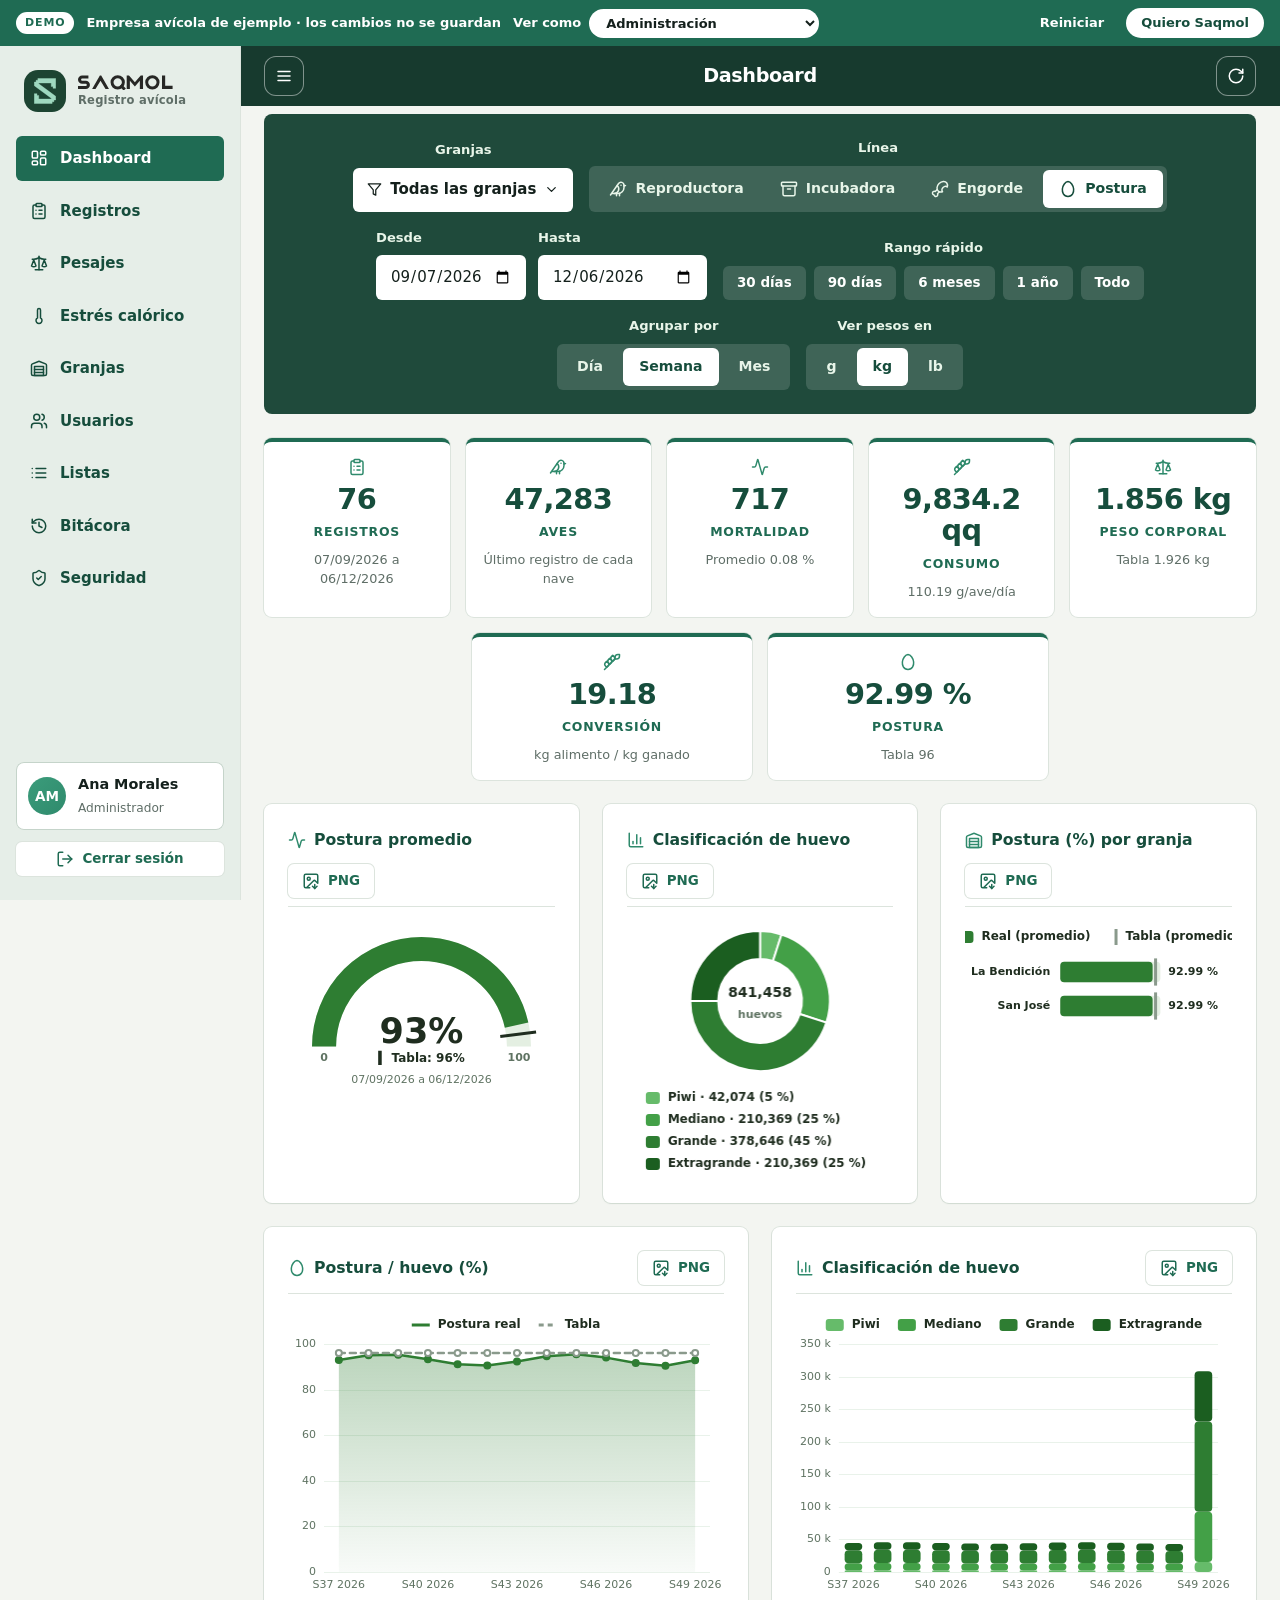
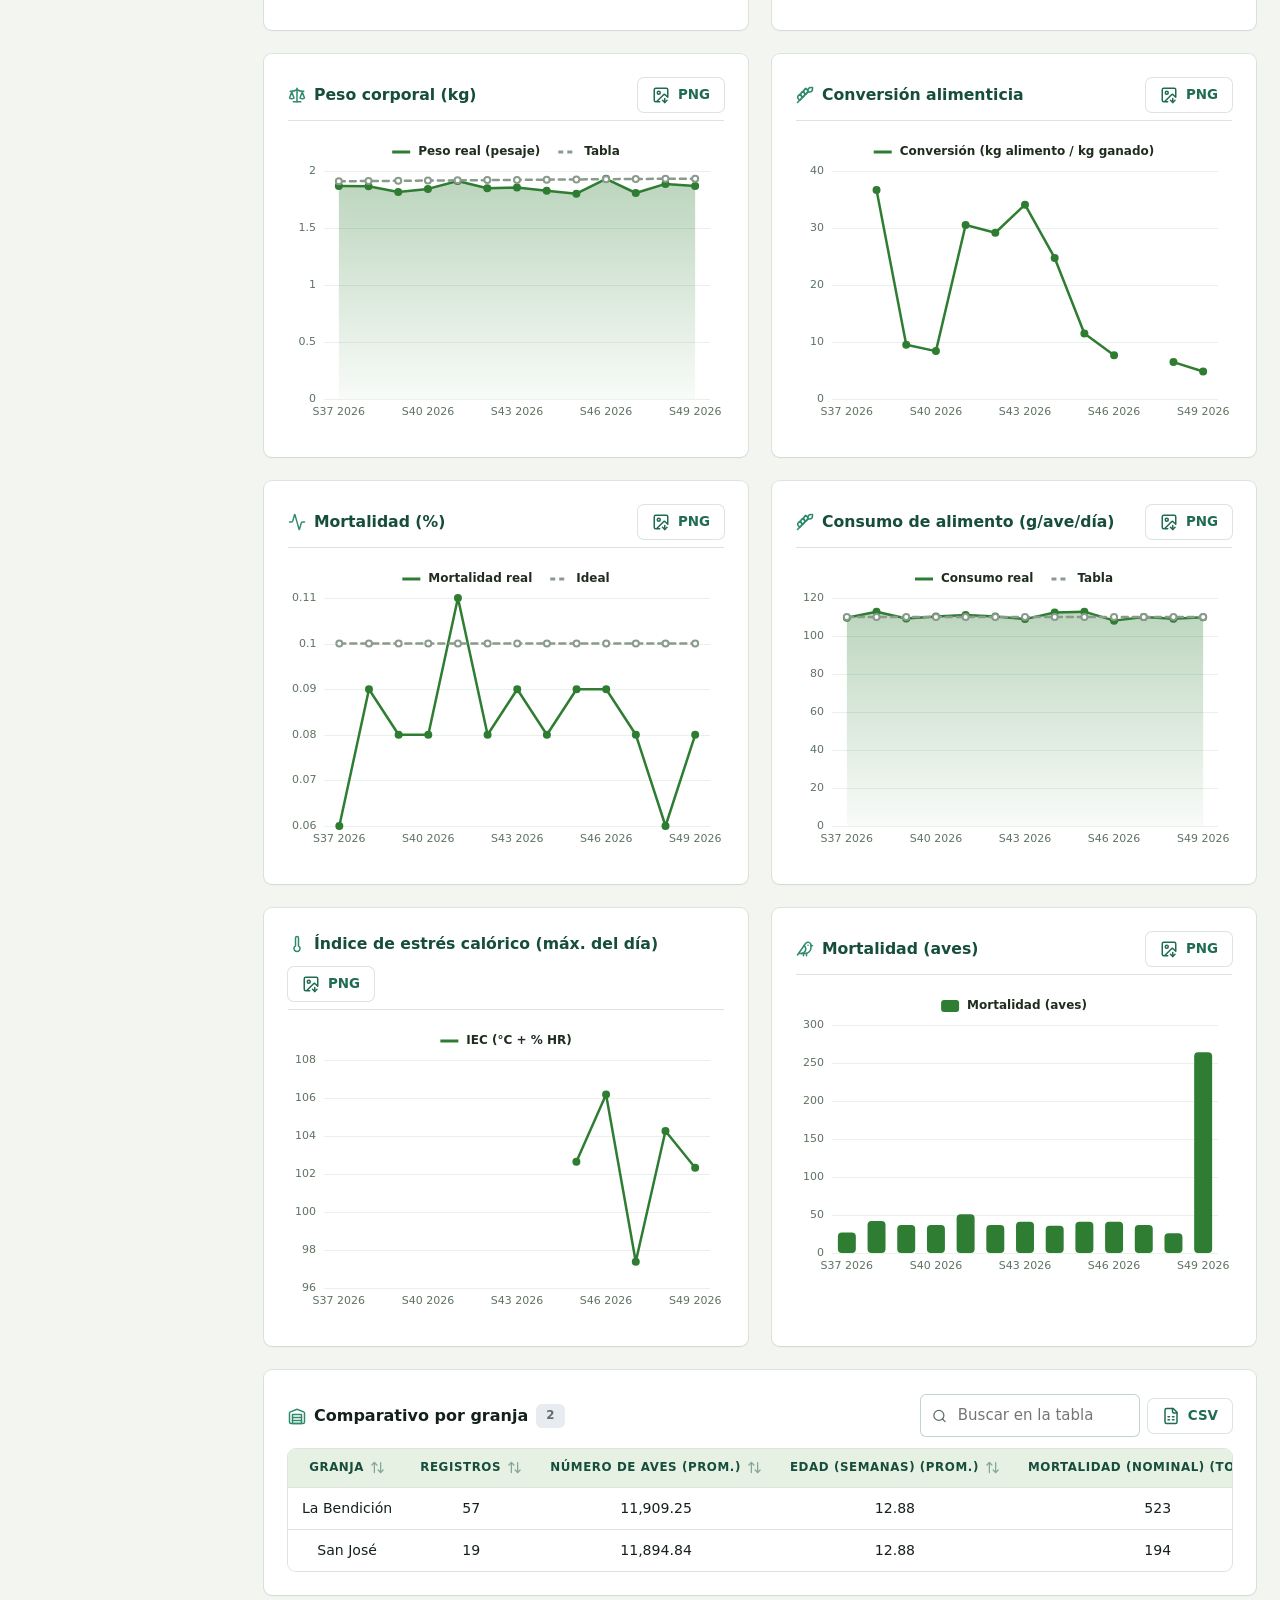
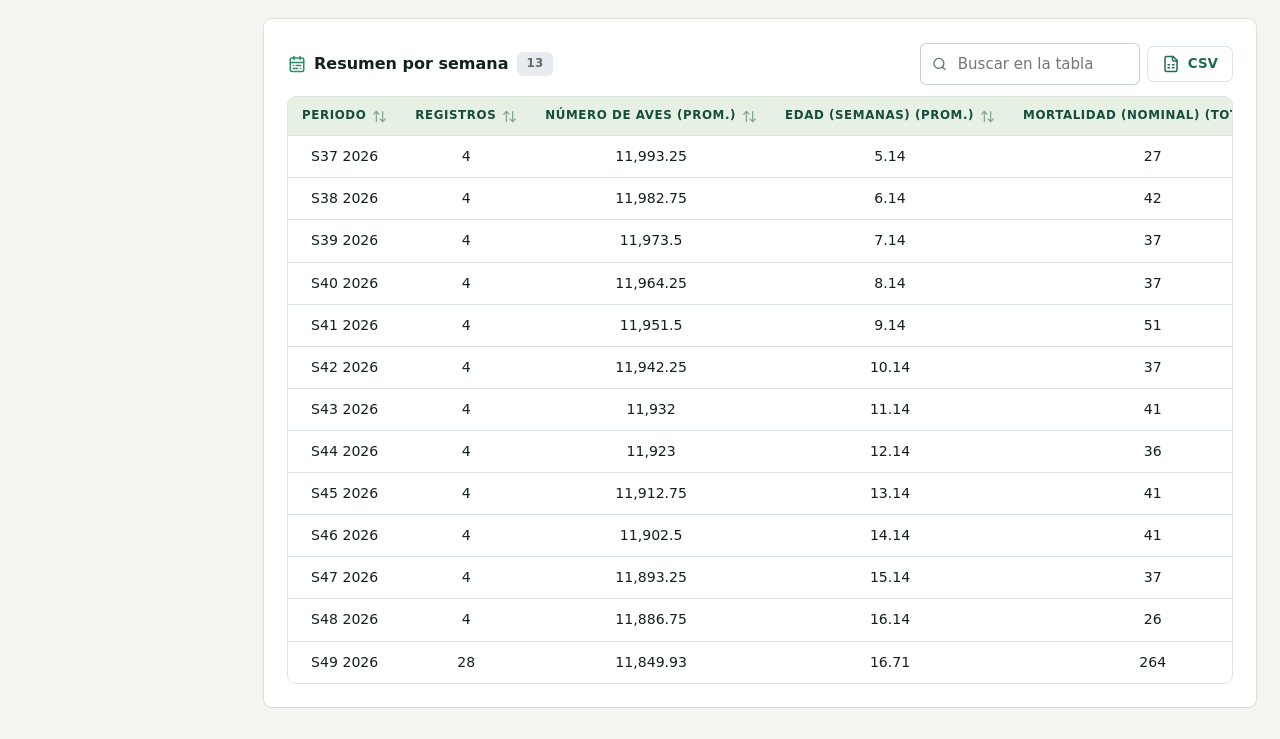
==== demo/index.html @ 4a7b0eaa "Add files via upload" ====
<!DOCTYPE html>
<html lang="es">

<head>
    <meta charset="UTF-8">
    <meta name="viewport" content="width=device-width, initial-scale=1.0, viewport-fit=cover">
    <meta name="description" content="Demo interactiva de Saqmol con una empresa avícola de ejemplo: registros diarios, pesajes, conversión alimenticia y estrés calórico.">
    <meta name="theme-color" content="#173A2E">
    
    <meta http-equiv="Content-Security-Policy" content="default-src 'self'; script-src 'self'; style-src 'self' 'unsafe-inline' https://fonts.googleapis.com; font-src https://fonts.gstatic.com; img-src 'self' data: blob:; connect-src 'self'; worker-src 'self'; frame-src 'none'; object-src 'none'; base-uri 'self'; form-action 'none'">
    <meta name="robots" content="noindex">
    <link rel="icon" href="../img/favicon.svg" type="image/svg+xml">
    <script src="../js/frame-guard.js"></script>
    <meta name="referrer" content="no-referrer">
    <title>Saqmol · Demo interactiva</title>
    <link rel="preconnect" href="https://fonts.googleapis.com">
    <link rel="preconnect" href="https://fonts.gstatic.com" crossorigin>
    <link href="https://fonts.googleapis.com/css2?family=Inter:wght@400;500;600;700;800;900&display=swap" rel="stylesheet">
    <link rel="stylesheet" href="css/styles.css?v=202610222240">
    <link rel="stylesheet" href="css/demo.css?v=202610222240">
    <script src="js/demo.js?v=202610222240" defer></script>
    
    <script type="module" src="js/app.js?v=202610222240"></script>
</head>

<body>
    <div class="demo-bar" id="demoBar">
        <span class="demo-tag">DEMO</span>
        <span class="demo-txt">Empresa avícola de ejemplo · los cambios no se guardan</span>
        <label class="demo-como"><span>Ver como</span>
            <select id="demoComo" aria-label="Ver la demo como">
                <option value="admin">Administración</option>
                <option value="encargado">Encargado de granja</option>
                <option value="representante">Representante de dos granjas</option>
                <option value="nuevo">Primer ingreso</option>
            </select></label>
        <span class="demo-sp"></span>
        <button type="button" class="demo-reset" id="demoReset">Reiniciar</button>
        <a class="demo-cta" id="demoCta" href="https://wa.me/50258253416" target="_blank" rel="noopener">Quiero Saqmol</a>
    </div>
    <noscript>
        <p class="noscript">La plataforma necesita JavaScript habilitado.</p>
    </noscript>

    
    <div id="screen-loading" class="screen screen-center" role="status" aria-live="polite">
        <div class="brand brand-lg">
            <span class="brand-mark" aria-hidden="true"><svg viewBox="-6 -6 464.6 540"><path fill="currentColor" stroke="currentColor" stroke-width="8" stroke-linejoin="round" d="M75.4 0L452.6 0L452.6 207.4L396 207.4L396 169.7L358.3 169.7L358.3 94.3L94.3 94.3L94.3 113.1L452.6 377.1L452.6 452.6L414.9 452.6L414.9 490.3L377.1 490.3L377.1 528L0 528L0 320.6L56.6 320.6L56.6 358.3L94.3 358.3L94.3 433.7L358.3 433.7L358.3 414.9L0 150.9L0 75.4L37.7 75.4L37.7 37.7L75.4 37.7Z"/></svg></span>
            <span class="brand-name"><svg viewBox="0 -6 1076 170" role="img" aria-label="Saqmol"><g fill="currentColor"><path d="M160 153L248 0H263L351 153H312L255.5 58L198 153Z"/><path d="M552 153V0H578L644.5 75L711 0H737V153H701V60L644.5 124L588 60V153Z"/><path d="M952 0H988V117H1072V153H952Z"/></g><g fill="none" stroke="currentColor"><path d="M118 17.5H47A29.5 29.5 0 0 0 47 76.5H88A29.5 29.5 0 0 1 88 135.5H0" stroke-width="35"/><circle cx="450" cy="77.5" r="64.25" stroke-width="33.5"/><path d="M482 110L530 158" stroke-width="35"/><circle cx="843" cy="77.5" r="64.25" stroke-width="33.5"/></g></svg><small>Registro avícola</small></span>
        </div>
        <div class="spinner" aria-hidden="true"></div>
        <p id="loading-text" class="muted">Cargando…</p>
    </div>

    
    <main id="screen-login" class="screen auth-screen" hidden>
        <section class="auth-card" aria-labelledby="login-title">
            <div class="brand brand-lg">
                <span class="brand-mark" aria-hidden="true"><svg viewBox="-6 -6 464.6 540"><path fill="currentColor" stroke="currentColor" stroke-width="8" stroke-linejoin="round" d="M75.4 0L452.6 0L452.6 207.4L396 207.4L396 169.7L358.3 169.7L358.3 94.3L94.3 94.3L94.3 113.1L452.6 377.1L452.6 452.6L414.9 452.6L414.9 490.3L377.1 490.3L377.1 528L0 528L0 320.6L56.6 320.6L56.6 358.3L94.3 358.3L94.3 433.7L358.3 433.7L358.3 414.9L0 150.9L0 75.4L37.7 75.4L37.7 37.7L75.4 37.7Z"/></svg></span>
                <span class="brand-name"><svg viewBox="0 -6 1076 170" role="img" aria-label="Saqmol"><g fill="currentColor"><path d="M160 153L248 0H263L351 153H312L255.5 58L198 153Z"/><path d="M552 153V0H578L644.5 75L711 0H737V153H701V60L644.5 124L588 60V153Z"/><path d="M952 0H988V117H1072V153H952Z"/></g><g fill="none" stroke="currentColor"><path d="M118 17.5H47A29.5 29.5 0 0 0 47 76.5H88A29.5 29.5 0 0 1 88 135.5H0" stroke-width="35"/><circle cx="450" cy="77.5" r="64.25" stroke-width="33.5"/><path d="M482 110L530 158" stroke-width="35"/><circle cx="843" cy="77.5" r="64.25" stroke-width="33.5"/></g></svg><small>Registro avícola</small></span>
            </div>
            <h1 id="login-title">Inicia sesión</h1>
            <p class="muted">Usa el correo y la contraseña que te entregó la administración.</p>
            <p class="demo-pista">En la demo, entre con <b>admin@demo.gt</b>, <b>encargado@demo.gt</b>, <b>representante@demo.gt</b> o <b>nuevo@demo.gt</b> y cualquier contraseña.</p>

            <form id="login-form" data-submit="login" class="stack" novalidate>
                <label class="field">
                    <span>Correo electrónico</span>
                    <input type="email" name="email" autocomplete="username" inputmode="email" required>
                </label>
                <label class="field">
                    <span>Contraseña</span>
                    <span class="password-field">
                        <input type="password" name="password" autocomplete="current-password" required minlength="6">
                        <button type="button" class="password-toggle" data-action="toggle-password" aria-label="Mostrar contraseña" aria-pressed="false" title="Mostrar contraseña"><span data-icon="eye"></span></button>
                    </span>
                </label>
                <p class="form-error" role="alert" hidden></p>
                <button type="submit" class="btn btn-primary btn-block">Entrar</button>
                <button type="button" class="btn btn-link" data-action="forgot-password">¿Olvidaste tu contraseña?</button>
            </form>
        </section>
        <p class="auth-foot muted">El acceso lo otorga únicamente la administración.</p>
    </main>

    
    <main id="screen-denied" class="screen auth-screen" hidden>
        <section class="auth-card">
            <div class="brand brand-lg">
                <span class="brand-mark" aria-hidden="true"><svg viewBox="-6 -6 464.6 540"><path fill="currentColor" stroke="currentColor" stroke-width="8" stroke-linejoin="round" d="M75.4 0L452.6 0L452.6 207.4L396 207.4L396 169.7L358.3 169.7L358.3 94.3L94.3 94.3L94.3 113.1L452.6 377.1L452.6 452.6L414.9 452.6L414.9 490.3L377.1 490.3L377.1 528L0 528L0 320.6L56.6 320.6L56.6 358.3L94.3 358.3L94.3 433.7L358.3 433.7L358.3 414.9L0 150.9L0 75.4L37.7 75.4L37.7 37.7L75.4 37.7Z"/></svg></span>
            </div>
            <h1 id="denied-title">Sin acceso</h1>
            <p id="denied-text" class="muted"></p>
            <div id="denied-actions" class="stack"></div>
            <button type="button" class="btn btn-ghost btn-block" data-action="logout">Cerrar sesión</button>
        </section>
    </main>

    
    <main id="screen-password" class="screen auth-screen" hidden>
        <section class="auth-card" aria-labelledby="password-title">
            <div class="brand brand-lg">
                <span class="brand-mark" aria-hidden="true"><svg viewBox="-6 -6 464.6 540"><path fill="currentColor" stroke="currentColor" stroke-width="8" stroke-linejoin="round" d="M75.4 0L452.6 0L452.6 207.4L396 207.4L396 169.7L358.3 169.7L358.3 94.3L94.3 94.3L94.3 113.1L452.6 377.1L452.6 452.6L414.9 452.6L414.9 490.3L377.1 490.3L377.1 528L0 528L0 320.6L56.6 320.6L56.6 358.3L94.3 358.3L94.3 433.7L358.3 433.7L358.3 414.9L0 150.9L0 75.4L37.7 75.4L37.7 37.7L75.4 37.7Z"/></svg></span>
            </div>
            <h1 id="password-title">Crea tu contraseña</h1>
            <p class="muted">Por seguridad, reemplaza la contraseña temporal de <strong id="password-email"></strong> antes de continuar.</p>

            <form id="password-form" data-submit="change-password" class="stack" novalidate>
                <label class="field">
                    <span>Nueva contraseña</span>
                    <span class="password-field">
                        <input type="password" name="p1" autocomplete="new-password" required minlength="10">
                        <button type="button" class="password-toggle" data-action="toggle-password" aria-label="Mostrar contraseña" aria-pressed="false" title="Mostrar contraseña"><span data-icon="eye"></span></button>
                    </span>
                    <small class="field-hint">Mínimo 10 caracteres, con mayúsculas, minúsculas y números.</small>
                </label>
                <label class="field">
                    <span>Repite la contraseña</span>
                    <span class="password-field">
                        <input type="password" name="p2" autocomplete="new-password" required minlength="10">
                        <button type="button" class="password-toggle" data-action="toggle-password" aria-label="Mostrar contraseña" aria-pressed="false" title="Mostrar contraseña"><span data-icon="eye"></span></button>
                    </span>
                </label>
                <p class="form-error" role="alert" hidden></p>
                <button type="submit" class="btn btn-primary btn-block">Guardar y entrar</button>
            </form>
            <button type="button" class="btn btn-ghost btn-block" data-action="logout">Cerrar sesión</button>
        </section>
    </main>

    
    <div id="screen-app" class="app-shell" hidden>
        <aside id="sidebar" class="sidebar" aria-label="Menú principal">
            <div class="brand">
                <span class="brand-mark" aria-hidden="true"><svg viewBox="-6 -6 464.6 540"><path fill="currentColor" stroke="currentColor" stroke-width="8" stroke-linejoin="round" d="M75.4 0L452.6 0L452.6 207.4L396 207.4L396 169.7L358.3 169.7L358.3 94.3L94.3 94.3L94.3 113.1L452.6 377.1L452.6 452.6L414.9 452.6L414.9 490.3L377.1 490.3L377.1 528L0 528L0 320.6L56.6 320.6L56.6 358.3L94.3 358.3L94.3 433.7L358.3 433.7L358.3 414.9L0 150.9L0 75.4L37.7 75.4L37.7 37.7L75.4 37.7Z"/></svg></span>
                <span class="brand-name"><svg viewBox="0 -6 1076 170" role="img" aria-label="Saqmol"><g fill="currentColor"><path d="M160 153L248 0H263L351 153H312L255.5 58L198 153Z"/><path d="M552 153V0H578L644.5 75L711 0H737V153H701V60L644.5 124L588 60V153Z"/><path d="M952 0H988V117H1072V153H952Z"/></g><g fill="none" stroke="currentColor"><path d="M118 17.5H47A29.5 29.5 0 0 0 47 76.5H88A29.5 29.5 0 0 1 88 135.5H0" stroke-width="35"/><circle cx="450" cy="77.5" r="64.25" stroke-width="33.5"/><path d="M482 110L530 158" stroke-width="35"/><circle cx="843" cy="77.5" r="64.25" stroke-width="33.5"/></g></svg><small>Registro avícola</small></span>
            </div>
            <nav id="nav" class="nav"></nav>
            <div class="sidebar-foot">
                <div id="user-chip" class="user-chip"></div>
                <button type="button" class="btn btn-sm btn-block" data-action="logout"><span data-icon="log-out"></span>Cerrar sesión</button>
            </div>
        </aside>
        <div class="sidebar-backdrop" data-action="toggle-sidebar" aria-hidden="true"></div>

        <div class="main">
            <header class="topbar">
                <button type="button" id="menu-btn" class="icon-btn" data-action="toggle-sidebar" aria-controls="sidebar" aria-expanded="false" aria-label="Mostrar u ocultar el menú" title="Menú"><span data-icon="menu"></span></button>
                <h1 id="page-title" class="page-title"></h1>
                <button type="button" class="icon-btn" data-action="sync" aria-label="Actualizar datos" title="Actualizar datos"><span data-icon="rotate-cw"></span></button>
            </header>
            <div id="busy-bar" class="busy-bar" aria-hidden="true"></div>
            <section id="view" class="view" tabindex="-1"></section>
        </div>
    </div>

    
    <dialog id="modal" class="modal" aria-modal="true"></dialog>

    
    <div id="toasts" class="toasts" aria-live="polite" aria-atomic="false"></div>
</body>

</html>
---- demo/css/styles.css ----
:root {
    --primary: #2E7D32;
    --primary-2: #1B5E20;
    --secondary: #43A047;
    --tertiary: #A5D6A7;
    --tertiary-ink: #1B5E20;
    --band: #2E5E2E;           
    --band-2: #3B7340;
    --nav-bg: #E6F1E4;         
    --bg: #F1F6F0;
    --surface: #FFFFFF;
    --surface-2: #F7FBF6;
    --text: #1F2D1F;
    --muted: #5F7362;
    --line: #D3E4D0;

    --ok: #1B5E20;
    --ok-bg: rgba(102, 187, 106, 0.22);
    --warn: #8A5300;
    --warn-bg: rgba(242, 174, 60, 0.24);
    --danger: #B42339;
    --danger-bg: rgba(229, 72, 98, 0.12);
    --info-bg: rgba(67, 160, 71, 0.12);

    
    --raised: 0 1px 2px rgba(20, 50, 20, 0.06), 0 0 0 1px var(--line);
    --raised-sm: 0 0 0 1px var(--line);
    --inset: inset 0 0 0 1px var(--line);
    --inset-sm: inset 0 0 0 1px #C3D8BF;
    --grad-primary: linear-gradient(135deg, #388E3C 0%, #2E7D32 100%);
    --grad-secondary: linear-gradient(135deg, #66BB6A 0%, #43A047 100%);
    --grad-tertiary: linear-gradient(135deg, #C8E6C9 0%, #A5D6A7 100%);

    --r-lg: 8px;
    --r-md: 8px;
    --r-sm: 6px;
    --pill: 6px;

    --s1: 4px;
    --s2: 8px;
    --s3: 12px;
    --s4: 16px;
    --s5: 24px;
    --s6: 32px;

    --sidebar-w: 240px;
    --topbar-h: 60px;
    --ease: cubic-bezier(.2, .7, .2, 1);
    color-scheme: light;
}

*, *::before, *::after { box-sizing: border-box; }
html { -webkit-text-size-adjust: 100%; }
body {
    margin: 0;
    min-height: 100vh;
    min-height: 100dvh;
    background: var(--bg);
    color: var(--text);
    font: 400 15px/1.5 Inter, system-ui, -apple-system, "Segoe UI", sans-serif;
    -webkit-font-smoothing: antialiased;
}
h1, h2, h3, h4, p, ul, ol, dl, dd, figure { margin: 0; }
h1 { font-size: 1.6rem; font-weight: 900; letter-spacing: -0.02em; }
h2 { font-size: 1.15rem; font-weight: 800; letter-spacing: -0.01em; }
h3 { font-size: 1rem; font-weight: 800; }
[hidden] { display: none !important; }
a { color: var(--primary); }
button, input, select, textarea { font: inherit; color: inherit; }
.muted { color: var(--muted); }
.center { text-align: center; }
.noscript { padding: var(--s5); text-align: center; }
.sr-only { position: absolute; width: 1px; height: 1px; overflow: hidden; clip: rect(0 0 0 0); white-space: nowrap; }


.icon { width: 18px; height: 18px; flex: none; vertical-align: middle; }
.icon-sm { width: 15px; height: 15px; }
.icon-lg { width: 26px; height: 26px; }
.spin { animation: spin 0.9s linear infinite; }
@keyframes spin { to { transform: rotate(360deg); } }


.brand { display: flex; align-items: center; justify-content: center; gap: var(--s3); }
.brand-mark {
    width: 42px; height: 42px; border-radius: 14px; display: grid; place-items: center;
    background: var(--grad-primary); color: #fff; box-shadow: var(--raised-sm);
}
.brand-mark svg { width: 24px; height: 24px; }
.brand-name { font-weight: 900; font-size: 1.2rem; letter-spacing: -0.02em; line-height: 1.1; }
.brand-name small { display: block; font-size: 0.72rem; font-weight: 600; color: var(--muted); letter-spacing: 0.02em; }
.brand-lg .brand-mark { width: 56px; height: 56px; border-radius: 18px; }
.brand-lg .brand-mark svg { width: 30px; height: 30px; }
.brand-lg .brand-name { font-size: 1.5rem; }


.screen { min-height: 100vh; min-height: 100dvh; }
.screen-center, .auth-screen {
    display: flex; flex-direction: column; align-items: center; justify-content: center;
    gap: var(--s5); padding: var(--s5) var(--s4); text-align: center;
}
.auth-card {
    width: min(420px, 100%); padding: var(--s6) var(--s5); border-radius: var(--r-lg);
    background: var(--surface); box-shadow: var(--raised);
    display: flex; flex-direction: column; gap: var(--s4); text-align: center;
}
.auth-card form { text-align: left; }
.auth-foot { font-size: 0.85rem; max-width: 420px; }
.spinner {
    width: 44px; height: 44px; border-radius: 50%; box-shadow: var(--inset);
    border: 4px solid transparent; border-top-color: var(--secondary); animation: spin 0.9s linear infinite;
}
.boot-error { color: var(--danger); font-weight: 600; max-width: 440px; }


.stack { display: flex; flex-direction: column; gap: var(--s4); }
.row { display: flex; align-items: center; gap: var(--s3); flex-wrap: wrap; }
.row-center { justify-content: center; }
.row-between { justify-content: space-between; }
.field { display: flex; flex-direction: column; gap: var(--s2); min-width: 0; }
.field > span:first-child, .field-label { font-size: 0.82rem; font-weight: 700; color: var(--muted); }
.field .req { color: var(--danger); }
.field-hint { font-size: 0.78rem; color: var(--muted); }
.input, .field input, .field select, .field textarea, .select {
    width: 100%; min-height: 44px; padding: 10px 14px; border: 0; border-radius: var(--r-sm);
    background: var(--surface); box-shadow: var(--inset-sm); outline: none;
    transition: box-shadow .2s var(--ease);
}
.field textarea { min-height: 88px; resize: vertical; }
.field input:focus, .field select:focus, .field textarea:focus, .input:focus, .select:focus {
    box-shadow: var(--inset-sm), 0 0 0 2px var(--secondary);
}
.field input[readonly] { color: var(--muted); }
.field input:user-invalid, .field select:user-invalid, .field textarea:user-invalid { box-shadow: var(--inset-sm), 0 0 0 2px rgba(180, 35, 57, .45); }
.form-error {
    padding: 10px 14px; border-radius: var(--r-sm); background: var(--danger-bg);
    color: var(--danger); font-weight: 600; font-size: 0.9rem; text-align: center;
}
.password-field { position: relative; display: block; }
.password-field input { padding-right: 48px; }
.password-toggle {
    position: absolute; right: 6px; top: 50%; transform: translateY(-50%);
    width: 36px; height: 36px; border: 0; border-radius: 10px; background: transparent;
    color: var(--muted); cursor: pointer; display: grid; place-items: center;
}
.password-toggle:hover { color: var(--primary); }
fieldset.field { border: 0; padding: 0; margin: 0; min-width: 0; }
.check { display: inline-flex; align-items: center; gap: var(--s2); font-weight: 600; font-size: 0.9rem; cursor: pointer; }
.check input { width: 18px; height: 18px; accent-color: var(--primary); }
.form-grid { display: grid; grid-template-columns: repeat(auto-fill, minmax(min(220px, 100%), 1fr)); gap: var(--s4); align-items: end; }
.form-section { display: flex; flex-direction: column; gap: var(--s3); }
.form-section > h3 { display: flex; align-items: center; gap: var(--s2); color: var(--primary); font-size: 0.95rem; }
.span-all { grid-column: 1 / -1; }


.btn {
    display: inline-flex; align-items: center; justify-content: center; gap: var(--s2);
    min-height: 42px; padding: 0 18px; border: 0; border-radius: var(--pill);
    background: var(--surface); color: var(--primary); font-weight: 700; font-size: 0.92rem;
    box-shadow: var(--raised-sm); cursor: pointer; white-space: nowrap; text-decoration: none;
    transition: box-shadow .18s var(--ease), transform .18s var(--ease), color .18s;
}
.btn:hover { color: var(--primary-2); transform: translateY(-1px); }
.btn:active { box-shadow: var(--inset-sm); transform: none; }
.btn:focus-visible, .icon-btn:focus-visible, .seg:focus-visible, .th-sort:focus-visible, .nav a:focus-visible {
    outline: 2px solid var(--secondary); outline-offset: 2px;
}
.btn:disabled { opacity: .5; cursor: not-allowed; transform: none; }
.btn-primary { background: var(--grad-primary); color: #fff; }
.btn-primary:hover { color: #fff; }
.btn-accent { background: var(--grad-secondary); color: #fff; }
.btn-accent:hover { color: #fff; }
.btn-danger { color: var(--danger); }
.btn-danger.btn-solid { background: linear-gradient(135deg, #D0435B 0%, #A51D33 100%); color: #fff; }
.btn-ghost { box-shadow: none; background: transparent; }
.btn-ghost:hover { box-shadow: var(--raised-sm); }
.btn-sm { min-height: 34px; padding: 0 14px; font-size: 0.84rem; }
.btn-block { width: 100%; }
.btn-link { background: none; box-shadow: none; min-height: auto; padding: 4px; color: var(--secondary); }
.btn.is-loading { pointer-events: none; opacity: .75; }
.btn.is-loading::after {
    content: ''; width: 14px; height: 14px; border-radius: 50%;
    border: 2px solid currentColor; border-right-color: transparent; animation: spin .8s linear infinite;
}
.icon-btn {
    width: 40px; height: 40px; border: 0; border-radius: 12px; background: var(--surface);
    color: var(--primary); box-shadow: var(--raised-sm); display: inline-grid; place-items: center;
    cursor: pointer; flex: none; transition: box-shadow .18s var(--ease);
}
.icon-btn:active, .icon-btn[aria-pressed="true"] { box-shadow: var(--inset-sm); }
.icon-btn-sm { width: 34px; height: 34px; border-radius: 10px; }
.icon-btn.danger { color: var(--danger); }
.icon-btn:disabled { opacity: .45; cursor: not-allowed; }


.app-shell { min-height: 100vh; min-height: 100dvh; }
.sidebar {
    position: fixed; inset: 0 auto 0 0; z-index: 40; width: var(--sidebar-w);
    display: flex; flex-direction: column; gap: var(--s5); padding: var(--s5) var(--s4);
    background: var(--surface); box-shadow: 8px 0 22px rgba(140, 172, 205, 0.35);
    transition: transform .28s var(--ease), visibility .28s;
    overflow-y: auto;
}
.sidebar .brand { justify-content: flex-start; padding: 0 var(--s2); }
.nav { display: flex; flex-direction: column; gap: var(--s2); flex: 1; }
.nav a {
    display: flex; align-items: center; gap: var(--s3); padding: 11px 14px; border-radius: var(--r-sm);
    color: var(--muted); font-weight: 700; text-decoration: none; transition: box-shadow .18s, color .18s;
}
.nav a:hover { color: var(--primary); box-shadow: var(--raised-sm); }
.nav a.is-active { color: var(--primary); box-shadow: var(--inset-sm); }
.nav a.is-active .icon { color: var(--secondary); }
.sidebar-foot { display: flex; flex-direction: column; gap: var(--s3); }
.user-chip { display: flex; align-items: center; gap: var(--s3); padding: var(--s3); border-radius: var(--r-md); box-shadow: var(--inset-sm); min-width: 0; }
.user-chip .avatar { flex: none; }
.user-chip-text { min-width: 0; }
.user-chip-text strong { display: block; font-size: 0.9rem; overflow: hidden; text-overflow: ellipsis; white-space: nowrap; }
.user-chip-text span { font-size: 0.76rem; color: var(--muted); }
.avatar {
    width: 38px; height: 38px; border-radius: 50%; display: grid; place-items: center;
    background: var(--grad-secondary); color: #fff; font-weight: 800; font-size: 0.85rem;
}
.sidebar-backdrop {
    position: fixed; inset: 0; z-index: 35; background: rgba(15, 39, 71, 0.35);
    opacity: 0; visibility: hidden; transition: opacity .25s, visibility .25s;
}

.main { margin-left: var(--sidebar-w); min-width: 0; transition: margin-left .28s var(--ease); }
.topbar {
    position: sticky; top: 0; z-index: 30; height: var(--topbar-h);
    display: grid; grid-template-columns: auto 1fr auto; align-items: center; gap: var(--s3);
    padding: 0 var(--s5); background: rgba(232, 246, 255, 0.92); backdrop-filter: blur(10px);
}
.page-title { font-size: 1.2rem; font-weight: 900; text-align: center; overflow: hidden; text-overflow: ellipsis; white-space: nowrap; }
.busy-bar { position: fixed; top: 0; left: 0; right: 0; z-index: 60; height: 3px; overflow: hidden; pointer-events: none; }
.busy-bar.is-active::after {
    content: ''; position: absolute; inset: 0; width: 40%;
    background: linear-gradient(90deg, transparent, var(--secondary), var(--tertiary), transparent);
    animation: busy 1.1s ease-in-out infinite;
}
@keyframes busy { from { transform: translateX(-100%); } to { transform: translateX(250%); } }
.view { display: flex; flex-direction: column; gap: var(--s5); padding: var(--s2) var(--s5) var(--s6); max-width: 1500px; margin: 0 auto; outline: none; }


.app-shell.sidebar-collapsed .sidebar { transform: translateX(-105%); visibility: hidden; }
.app-shell.sidebar-collapsed .main { margin-left: 0; }


.card {
    background: var(--surface); border-radius: var(--r-lg); box-shadow: var(--raised);
    padding: var(--s5); display: flex; flex-direction: column; gap: var(--s4); min-width: 0;
}
.card-head { display: flex; align-items: center; justify-content: space-between; gap: var(--s3); flex-wrap: wrap; }
.card-head h2, .card-head h3 { display: flex; align-items: center; gap: var(--s2); }
.card-head h2 .icon, .card-head h3 .icon { color: var(--secondary); }
.card-title-center { justify-content: center; text-align: center; }
.card.is-disabled { opacity: .55; filter: grayscale(.85); box-shadow: var(--inset); }
.section-head { display: flex; flex-direction: column; align-items: center; gap: var(--s2); text-align: center; }
.section-head p { max-width: 640px; }
.grid-2 { display: grid; grid-template-columns: repeat(auto-fit, minmax(min(460px, 100%), 1fr)); gap: var(--s5); }
.grid-3 { display: flex; flex-wrap: wrap; justify-content: center; gap: var(--s5); }
.grid-3 > * { flex: 1 1 300px; max-width: 560px; }
.issue-list { list-style: none; padding: 0; margin: 0; display: flex; flex-direction: column; gap: var(--s2); text-align: center; color: var(--muted); font-size: 0.9rem; }


.filters { display: flex; flex-wrap: wrap; align-items: flex-end; justify-content: center; gap: var(--s4); min-width: 0; }
.card > * { min-width: 0; }
.filters .field { min-width: 150px; }
.filter-group { display: flex; flex-direction: column; align-items: center; gap: var(--s2); }
.filter-group > .field-label { text-align: center; }
.date-range { display: flex; gap: var(--s3); align-items: flex-end; }
.presets { display: flex; flex-wrap: wrap; justify-content: center; gap: var(--s2); }


.segmented { display: inline-flex; gap: var(--s1); padding: var(--s1); border-radius: var(--pill); box-shadow: var(--inset-sm); flex-wrap: wrap; justify-content: center; }
.seg {
    display: inline-flex; align-items: center; gap: var(--s2); min-height: 38px; padding: 0 16px;
    border: 0; border-radius: var(--pill); background: transparent; color: var(--muted);
    font-weight: 700; font-size: 0.88rem; cursor: pointer; transition: all .18s var(--ease);
}
.seg:hover:not(:disabled) { color: var(--primary); }
.seg.is-active { background: var(--surface); color: var(--primary); box-shadow: var(--raised-sm); }
.seg:disabled { opacity: .45; cursor: not-allowed; filter: grayscale(1); }


.dropdown { position: relative; }
.dropdown > summary {
    list-style: none; display: inline-flex; align-items: center; justify-content: space-between; gap: var(--s2);
    min-height: 44px; min-width: 210px; padding: 0 14px; border-radius: var(--r-sm);
    box-shadow: var(--inset-sm); cursor: pointer; font-weight: 600;
}
.dropdown > summary::-webkit-details-marker { display: none; }
.dropdown[open] > summary { box-shadow: var(--inset-sm), 0 0 0 2px var(--secondary); }
.dropdown-panel {
    position: absolute; z-index: 25; top: calc(100% + 8px); left: 50%; transform: translateX(-50%);
    width: max(100%, 260px); max-height: 320px; overflow: auto; padding: var(--s3);
    border-radius: var(--r-md); background: var(--surface-2); box-shadow: var(--raised);
    display: flex; flex-direction: column; gap: var(--s2);
}
.dropdown-panel .check { padding: 6px 8px; border-radius: 10px; }
.dropdown-panel .check:hover { background: var(--info-bg); }


.kpis { display: flex; flex-wrap: wrap; justify-content: center; gap: var(--s4); }
.kpis > * { flex: 1 1 170px; max-width: 280px; }
.kpi {
    display: flex; flex-direction: column; align-items: center; gap: var(--s2); text-align: center;
    padding: var(--s4); border-radius: var(--r-md); background: var(--surface); box-shadow: var(--raised-sm);
}
.kpi-icon { width: 44px; height: 44px; border-radius: 14px; display: grid; place-items: center; color: #fff; background: var(--grad-primary); }
.kpi:nth-child(4n+2) .kpi-icon { background: var(--grad-secondary); }
.kpi:nth-child(4n+3) .kpi-icon { background: var(--grad-tertiary); color: var(--primary); }
.kpi:nth-child(4n+4) .kpi-icon { background: linear-gradient(135deg, #8FB2E3 0%, #4E77B8 100%); }
.kpi-label { font-size: 0.78rem; font-weight: 700; color: var(--muted); text-transform: uppercase; letter-spacing: 0.06em; }
.kpi-value { font-size: 1.55rem; font-weight: 900; letter-spacing: -0.02em; line-height: 1.1; }
.kpi-sub { font-size: 0.8rem; color: var(--muted); }


.chart-card { gap: var(--s3); }
.chart-card .card-head h3 { font-size: 0.98rem; }
.chart-box { position: relative; width: 100%; }
.chart-box canvas { display: block; width: 100%; height: 300px; touch-action: pan-y; cursor: crosshair; }


.table-card { gap: var(--s3); }
.table-tools { display: flex; align-items: center; justify-content: space-between; gap: var(--s3); flex-wrap: wrap; }
.table-tools h2, .table-tools h3 { display: flex; align-items: center; gap: var(--s2); }
.table-tools h2 .icon, .table-tools h3 .icon { color: var(--secondary); }
.table-tools .tools { display: flex; align-items: center; gap: var(--s2); flex-wrap: wrap; justify-content: center; }
.search { position: relative; }
.search .icon { position: absolute; left: 12px; top: 50%; transform: translateY(-50%); color: var(--muted); }
.search input { padding-left: 38px; min-height: 38px; width: 220px; max-width: 100%; }
.table-wrap { width: 100%; overflow: auto; border-radius: var(--r-md); box-shadow: var(--inset-sm); max-height: 70vh; -webkit-overflow-scrolling: touch; }
table.table { width: 100%; border-collapse: separate; border-spacing: 0; font-size: 0.88rem; }
.table th, .table td { padding: 10px 14px; text-align: center; vertical-align: middle; border-bottom: 1px solid var(--line); white-space: nowrap; }
.table td.wrap { white-space: normal; min-width: 220px; max-width: 420px; text-align: left; }
.table td.num { font-variant-numeric: tabular-nums; }
.table thead th {
    position: sticky; top: 0; z-index: 2; background: var(--surface-2);
    font-size: 0.74rem; font-weight: 800; color: var(--muted); text-transform: uppercase; letter-spacing: 0.05em;
}
.table tbody tr:hover td { background: rgba(59, 167, 242, 0.07); }
.table tbody tr:last-child td { border-bottom: 0; }
.table tr.is-deleted td { color: var(--muted); text-decoration: line-through; text-decoration-color: rgba(91, 114, 144, .5); }
.table tr.is-deleted td.actions { text-decoration: none; }
.table .sticky-col { position: sticky; left: 0; z-index: 1; background: var(--surface-2); }
.table thead .sticky-col { z-index: 3; }
.table td.actions, .table th.actions { position: sticky; right: 0; background: var(--surface-2); z-index: 1; }
.table thead th.actions { z-index: 3; }
.table td.actions .row { flex-wrap: nowrap; justify-content: center; gap: var(--s2); }
.th-sort {
    display: inline-flex; align-items: center; gap: 6px; border: 0; background: none; padding: 0;
    color: inherit; font: inherit; text-transform: inherit; letter-spacing: inherit; cursor: pointer;
}
.th-sort .icon { width: 15px; height: 15px; opacity: .45; }
.th-sort.is-sorted { color: var(--primary); }
.th-sort.is-sorted .icon { opacity: 1; color: var(--secondary); }
.table-foot { display: flex; justify-content: center; font-size: 0.82rem; color: var(--muted); text-align: center; }


.kv { display: flex; flex-wrap: wrap; justify-content: center; gap: var(--s3); }
.kv div { flex: 1 1 190px; max-width: 340px; padding: 10px 12px; border-radius: var(--r-sm); box-shadow: var(--inset-sm); min-width: 0; text-align: center; }
.kv dt { font-size: 0.72rem; font-weight: 700; color: var(--muted); text-transform: uppercase; letter-spacing: 0.04em; }
.kv dd { font-weight: 700; overflow-wrap: anywhere; }
.kv dd.empty { color: var(--muted); font-weight: 500; }
.profile-section { display: flex; flex-direction: column; gap: var(--s3); }
.profile-section > h3 { display: flex; align-items: center; justify-content: center; gap: var(--s2); font-size: 0.9rem; color: var(--primary); }
.profile-section > h3 .icon { color: var(--secondary); }
.farm-hero { align-items: center; text-align: center; }
.farm-hero .meta { display: flex; flex-wrap: wrap; justify-content: center; gap: var(--s2) var(--s4); color: var(--muted); font-size: 0.9rem; }
.farm-hero .meta span { display: inline-flex; align-items: center; gap: 6px; }
.empty-line { display: flex; flex-direction: column; align-items: center; justify-content: center; gap: var(--s3); text-align: center; padding: var(--s5) var(--s3); color: var(--muted); }
.empty-line .icon-lg { color: var(--slate, #6B84A3); }


.badge {
    display: inline-flex; align-items: center; gap: 5px; padding: 3px 10px; border-radius: var(--pill);
    font-size: 0.74rem; font-weight: 800; letter-spacing: 0.02em; white-space: nowrap;
    background: var(--info-bg); color: var(--primary);
}
.badge-solid { background: var(--grad-primary); color: #fff; }
.badge-ok { background: var(--ok-bg); color: var(--ok); }
.badge-warn { background: var(--warn-bg); color: var(--warn); }
.badge-danger { background: var(--danger-bg); color: var(--danger); }
.badge-muted { background: rgba(91, 114, 144, .14); color: var(--muted); }
.chips { display: flex; flex-wrap: wrap; justify-content: center; gap: var(--s2); }
.chip {
    display: inline-flex; align-items: center; gap: var(--s2); padding: 6px 8px 6px 14px; border-radius: var(--pill);
    box-shadow: var(--raised-sm); font-weight: 600; font-size: 0.88rem;
}


.alert { display: flex; align-items: center; justify-content: center; gap: var(--s3); padding: 12px 16px; border-radius: var(--r-md); font-weight: 600; font-size: 0.9rem; text-align: center; }
.alert-info { background: var(--info-bg); color: var(--primary); }
.alert-warn { background: var(--warn-bg); color: var(--warn); }
.alert-danger { background: var(--danger-bg); color: var(--danger); }
.alert-ok { background: var(--ok-bg); color: var(--ok); }
.empty { display: flex; flex-direction: column; align-items: center; gap: var(--s3); padding: var(--s6) var(--s4); text-align: center; color: var(--muted); }
.empty-icon { width: 64px; height: 64px; border-radius: 20px; display: grid; place-items: center; box-shadow: var(--inset); color: var(--secondary); }
.empty-icon .icon { width: 28px; height: 28px; }
.skeleton { height: 220px; border-radius: var(--r-lg); box-shadow: var(--inset); position: relative; overflow: hidden; }
.skeleton::after {
    content: ''; position: absolute; inset: 0;
    background: linear-gradient(90deg, transparent, rgba(255, 255, 255, .55), transparent);
    animation: busy 1.4s ease-in-out infinite;
}
.secret {
    font: 800 1.35rem/1.2 ui-monospace, "Cascadia Code", Consolas, monospace; letter-spacing: 0.08em;
    padding: var(--s4); border-radius: var(--r-md); box-shadow: var(--inset); text-align: center; user-select: all; overflow-wrap: anywhere;
}


details.ficha { border-radius: var(--r-md); box-shadow: var(--inset-sm); padding: var(--s3) var(--s4); }
details.ficha > summary {
    list-style: none; cursor: pointer; display: flex; align-items: center; justify-content: center; gap: var(--s2);
    font-weight: 700; color: var(--primary);
}
details.ficha > summary::-webkit-details-marker { display: none; }
details.ficha[open] > summary { margin-bottom: var(--s3); }
details.ficha[open] > summary .icon:last-child { transform: rotate(180deg); }
.estructura { display: flex; flex-direction: column; gap: var(--s4); }
.estructura-titulo { display: flex; align-items: center; gap: var(--s2); color: var(--primary); font-size: 0.98rem; }
.estructura-titulo .icon { color: var(--secondary); }
.sector { display: flex; flex-direction: column; gap: var(--s3); padding: var(--s4); border-radius: var(--r-md); box-shadow: var(--raised-sm); }
.sector-head { display: flex; align-items: center; justify-content: space-between; gap: var(--s3); flex-wrap: wrap; }
.sector-head > strong { display: flex; align-items: center; gap: var(--s2); }
.naves { display: grid; grid-template-columns: repeat(auto-fill, minmax(min(250px, 100%), 1fr)); gap: var(--s3); }
.nave { display: flex; flex-direction: column; gap: var(--s3); padding: var(--s3); border-radius: var(--r-sm); box-shadow: var(--inset-sm); text-align: center; }
.nave-head { display: flex; align-items: center; justify-content: center; gap: var(--s2); }
.nave-head strong { display: inline-flex; align-items: center; gap: 6px; }
.lote { display: flex; align-items: center; justify-content: center; gap: var(--s2); font-size: 0.88rem; }
.lote .icon { color: var(--secondary); }
.is-inactive { opacity: .6; }
.historial { font-size: 0.82rem; }
.historial summary { cursor: pointer; color: var(--muted); font-weight: 600; }
.historial ul { list-style: none; padding: 0; margin: var(--s2) 0 0; display: flex; flex-direction: column; gap: var(--s1); }
.historial li { display: flex; align-items: center; justify-content: center; gap: var(--s2); flex-wrap: wrap; }
.select-inline { width: auto; min-height: 38px; }


.pz { gap: var(--s3); }
.pz-progress { height: 10px; border-radius: var(--pill); box-shadow: var(--inset-sm); overflow: hidden; }
.pz-bar { height: 100%; width: 0; border-radius: var(--pill); background: var(--grad-secondary); transition: width .25s var(--ease); }
.pz-bar.is-full { background: var(--grad-tertiary); }
.pz-entrada { display: flex; gap: var(--s2); justify-content: center; flex-wrap: wrap; }
.pz-entrada .input { flex: 1 1 200px; max-width: 320px; font-size: 1.15rem; font-weight: 700; text-align: center; }
.pz-list { list-style: none; padding: 0; margin: 0; display: grid; grid-template-columns: repeat(auto-fill, minmax(118px, 1fr)); gap: var(--s2); max-height: 260px; overflow: auto; }
.pz-list li { display: flex; align-items: center; justify-content: space-between; gap: var(--s2); padding: 4px 4px 4px 6px; border-radius: var(--r-sm); box-shadow: var(--raised-sm); font-weight: 700; font-variant-numeric: tabular-nums; }
.pz-num { min-width: 28px; padding: 2px 6px; border-radius: var(--pill); background: var(--info-bg); color: var(--primary); font-size: 0.72rem; text-align: center; }
.pz-stats div { flex-basis: 120px; }


.badge-iec { color: #1B2A3A; }
.iec-verde { --iec: #3FBF7F; }
.iec-amarillo { --iec: #F2C94C; }
.iec-naranja { --iec: #F2994A; }
.iec-rojo { --iec: #E5484D; }
.badge-iec { background: var(--iec); }
.iec-rojo.badge-iec { color: #fff; }
.iec-scale { display: flex; flex-wrap: wrap; justify-content: center; gap: var(--s3); }
.iec-scale > * { flex: 1 1 200px; max-width: 320px; }
.iec-item { display: flex; flex-direction: column; gap: var(--s1); padding: var(--s3); border-radius: var(--r-sm); box-shadow: var(--raised-sm); border-top: 6px solid var(--iec); text-align: center; font-size: 0.86rem; }
.iec-desc { font-weight: 700; }
.iec-preview { display: flex; flex-direction: column; align-items: center; gap: var(--s1); padding: var(--s3); border-radius: var(--r-md); background: var(--iec); color: #1B2A3A; text-align: center; }
.iec-preview strong { font-size: 1.3rem; }
.iec-rojo.iec-preview { color: #fff; }


.modal { border: 0; padding: 0; background: transparent; width: min(560px, calc(100vw - 32px)); max-height: calc(100dvh - 32px); color: var(--text); }
.modal-wide { width: min(980px, calc(100vw - 32px)); }
.modal::backdrop { background: rgba(15, 39, 71, 0.42); backdrop-filter: blur(3px); }
.modal-card { display: flex; flex-direction: column; max-height: calc(100dvh - 32px); border-radius: var(--r-lg); background: var(--surface); box-shadow: 12px 12px 32px rgba(15, 39, 71, .25); }
.modal-head { display: grid; grid-template-columns: 40px 1fr 40px; align-items: center; gap: var(--s3); padding: var(--s4) var(--s5); }
.modal-head h2 { text-align: center; }
.modal-body { display: flex; flex-direction: column; gap: var(--s5); padding: var(--s2) var(--s5) var(--s5); overflow: auto; }
.modal-card > .form-error { margin: 0 var(--s5); }
.modal-foot { display: flex; justify-content: center; gap: var(--s3); padding: var(--s4) var(--s5); flex-wrap: wrap; border-top: 1px solid var(--line); }


.toasts { position: fixed; z-index: 80; left: 50%; bottom: 20px; transform: translateX(-50%); display: flex; flex-direction: column; align-items: center; gap: var(--s2); width: min(460px, calc(100vw - 32px)); pointer-events: none; }
.toast {
    padding: 12px 18px; border-radius: var(--r-md); background: var(--surface-2); box-shadow: var(--raised);
    font-weight: 600; font-size: 0.9rem; text-align: center; pointer-events: auto; animation: toastIn .25s var(--ease);
    border-left: 4px solid var(--secondary);
}
.toast.success { border-left-color: var(--tertiary-ink); }
.toast.error { border-left-color: var(--danger); color: var(--danger); }
.toast.is-leaving { opacity: 0; transform: translateY(8px); transition: all .2s; }
@keyframes toastIn { from { opacity: 0; transform: translateY(10px); } }



.card { border-radius: var(--r-lg); }
.card-head h2, .card-head h3 { color: var(--primary-2); }
.chart-card .card-head { padding-bottom: var(--s2); border-bottom: 1px solid var(--line); }


.topbar { background: var(--band); color: #fff; backdrop-filter: none; }
.page-title { color: #fff; }
.topbar .icon-btn { background: transparent; color: #fff; box-shadow: inset 0 0 0 1px rgba(255, 255, 255, 0.45); }
.topbar .icon-btn:hover { background: rgba(255, 255, 255, 0.12); }


.sidebar { background: var(--nav-bg); box-shadow: 1px 0 0 var(--line); }
.nav a { color: var(--primary-2); border-radius: var(--r-sm); }
.nav a:hover { background: #D5E8D1; box-shadow: none; color: var(--primary-2); }
.nav a.is-active { background: var(--primary); color: #fff; box-shadow: none; }
.nav a.is-active .icon { color: #fff; }
.user-chip { background: #fff; }


.filters-card { background: var(--band-2); border: 0; box-shadow: none; color: #fff; }
.filters-card .field > span:first-child, .filters-card .field-label, .filters-card .check { color: #E8F5E9; }
.filters-card .field input, .filters-card .field select, .filters-card .dropdown > summary {
    background: #fff; color: var(--text); box-shadow: none; border: 0;
}
.filters-card .segmented { background: rgba(255, 255, 255, 0.14); box-shadow: none; }
.filters-card .seg { color: #E8F5E9; }
.filters-card .seg:hover:not(:disabled) { color: #fff; }
.filters-card .seg.is-active { background: #fff; color: var(--primary-2); box-shadow: none; }
.filters-card .presets .btn { background: rgba(255, 255, 255, 0.14); color: #fff; box-shadow: none; }
.filters-card .presets .btn:hover { background: rgba(255, 255, 255, 0.24); }
.filters-card .badge { background: #fff; color: var(--primary-2); }
.filters-card .check input { accent-color: #A5D6A7; }


.kpi { border-top: 4px solid var(--primary); }
.kpi-icon { width: auto; height: auto; background: none !important; color: var(--secondary) !important; }
.kpi-value { order: 2; color: var(--primary-2); font-size: 1.8rem; }
.kpi-label { order: 3; color: var(--primary); }
.kpi-sub { order: 4; }
.kpi-icon { order: 1; }


.btn { box-shadow: 0 0 0 1px var(--line); }
.btn-primary, .btn-accent { box-shadow: none; }
.btn-ghost { box-shadow: none; }
.segmented { box-shadow: 0 0 0 1px var(--line); background: var(--surface-2); }
.seg.is-active { background: var(--primary); color: #fff; box-shadow: none; }
.icon-btn { box-shadow: 0 0 0 1px var(--line); }
.brand-mark { box-shadow: none; }


.table thead th { background: #E6F1E4; color: var(--primary-2); }
.table .sticky-col, .table td.actions, .table th.actions { background: #FFFFFF; }
.table thead .sticky-col, .table thead th.actions { background: #E6F1E4; }
.table tbody tr:hover td { background: #F1F8EF; }
.table-wrap { box-shadow: 0 0 0 1px var(--line); }


.nave { background: var(--surface-2); }
.pz-bar { background: var(--secondary); }
.pz-bar.is-full { background: var(--primary-2); }
.spinner { box-shadow: inset 0 0 0 4px #DCEBD9; border-top-color: var(--primary); }
.auth-card { box-shadow: 0 1px 3px rgba(20, 50, 20, 0.08), 0 0 0 1px var(--line); }
.panorama .chart-box canvas { height: 260px; }

@media (max-width: 959px) {
    
    
    .sidebar { top: var(--topbar-h); transform: translateX(-105%); visibility: hidden; box-shadow: none; }
    .sidebar > .brand { display: none; }
    .sidebar-backdrop { top: var(--topbar-h); }
    .topbar { z-index: 45; background: var(--band); }
    .app-shell.sidebar-open .sidebar { transform: none; visibility: visible; box-shadow: 8px 0 28px rgba(15, 39, 71, .25); }
    .app-shell.sidebar-open .sidebar-backdrop { opacity: 1; visibility: visible; }
    .main, .app-shell.sidebar-collapsed .main { margin-left: 0; }
    .topbar { padding: 0 var(--s4); }
    .view { padding: var(--s2) var(--s4) var(--s6); gap: var(--s4); }
    .card { padding: var(--s4); }
}
@media (max-width: 600px) {
    body { font-size: 14px; }
    .field input, .field select, .field textarea, .input, .select { font-size: 16px; }   
    .page-title { font-size: 1.05rem; }
    .grid-2, .grid-3 { gap: var(--s4); }
    .kpi { padding: var(--s3); }
    .kv { gap: var(--s2); }
    .kv div { flex: 1 1 calc(50% - 8px); max-width: calc(50% - 4px); padding: 8px; }
    .kpi-value { font-size: 1.25rem; }
    .chart-box canvas { height: 250px; }
    .filters { flex-direction: column; align-items: stretch; }
    .filters .field, .dropdown > summary { min-width: 0; width: 100%; }
    .filters > * { width: 100%; min-width: 0; }
    .date-range .field { flex: 1 1 0; min-width: 0; }
    .field input, .field select { min-width: 0; }
    .kpis { gap: var(--s3); }
    .kpis > * { flex: 1 1 140px; max-width: none; }
    .filter-group { align-items: stretch; }
    .segmented { display: flex; width: 100%; flex-wrap: nowrap; }
    .seg { flex: 1 1 0; min-width: 0; justify-content: center; padding: 0 10px; }
    .segmented.seg-lineas { display: grid; grid-template-columns: repeat(2, minmax(0, 1fr)); }
    .seg-lineas .seg { white-space: nowrap; overflow: hidden; text-overflow: ellipsis; }
    .search input { width: 100%; }
    .table-tools { flex-direction: column; align-items: stretch; text-align: center; }
    .table-tools h2, .table-tools h3 { justify-content: center; }
    .table-tools .tools { justify-content: center; }
    .search { width: 100%; }
    .modal, .modal-wide { width: 100vw; max-width: 100vw; height: 100dvh; max-height: 100dvh; margin: 0; }
    .modal .form-grid { grid-template-columns: repeat(2, minmax(0, 1fr)); gap: var(--s3); }
    .modal .form-grid { align-items: end; }
    .modal-card { max-height: 100dvh; min-height: 100dvh; border-radius: 0; }
    .modal-body { padding: var(--s2) var(--s4) var(--s4); }
    .modal-head { padding: var(--s3) var(--s4); }
    .modal-foot { padding: var(--s3) var(--s4); }
    .modal-foot .btn { flex: 1; }
    .hide-sm { display: none; }
    .estructura > .row-between, .sector-head { flex-direction: column; justify-content: center; }
}
@media (prefers-reduced-motion: reduce) {
    *, *::before, *::after { animation-duration: .01ms !important; transition-duration: .01ms !important; }
}
---- demo/css/demo.css ----
/* Saqmol · demo: colores de marca Pixan, logo Saqmol, barra superior y modo captura */

/* Colores Pixan sobre el tema de la app (solo en la demo) */
:root {
    --primary: #1F6B53; --primary-2: #164D3C; --secondary: #2F8A6C; --tertiary: #9FD8BF; --tertiary-ink: #164D3C;
    --band: #173A2E; --band-2: #1F4A3B; --nav-bg: #E6EEE8;
    --bg: #F3F5F1; --surface: #FFFFFF; --surface-2: #F7F9F6;
    --text: #14201C; --muted: #5F6E67; --line: #DCE4DD;
    --ok: #164D3C; --info-bg: rgba(31, 107, 83, 0.10);
    --inset-sm: inset 0 0 0 1px #C5D4CA;
    --grad-primary: linear-gradient(135deg, #24795E 0%, #1F6B53 100%);
    --grad-secondary: linear-gradient(135deg, #3B9C7B 0%, #2F8A6C 100%);
    --grad-tertiary: linear-gradient(135deg, #CBEBDD 0%, #9FD8BF 100%);
}

/* Logo Saqmol: la S glifo (isotipo) + el texto SAQMOL como logotipo */
.brand-mark { background: #1D4432; }
.brand-mark svg { width: 22px; height: 26px; color: #9FD8BF; }
.brand-lg .brand-mark svg { width: 28px; height: 33px; }
.brand-name svg { display: block; height: 15px; width: auto; color: #272725; margin-bottom: 4px; }
.brand-lg .brand-name svg { height: 21px; margin-bottom: 6px; }

:root { --demo-h: 46px; }
body:not(.shot) { padding-top: var(--demo-h); }
body:not(.shot) .sidebar { top: var(--demo-h); }
body:not(.shot) .topbar { top: var(--demo-h); }
body:not(.shot) .busy-bar { top: var(--demo-h); }
body:not(.shot) .app-shell { min-height: calc(100dvh - var(--demo-h)); }
@media (max-width: 959px) {
    body:not(.shot) .sidebar, body:not(.shot) .sidebar-backdrop { top: calc(var(--demo-h) + var(--topbar-h)); }
}

.demo-bar {
    position: fixed; inset: 0 0 auto 0; height: var(--demo-h); z-index: 90;
    display: flex; align-items: center; gap: 12px; padding: 0 16px;
    background: #1F6B53; color: #fff;
    font: 600 13px/1.2 'Inter', system-ui, sans-serif;
}
.demo-tag { background: #fff; color: #1F6B53; font-weight: 800; font-size: 11px; letter-spacing: .08em; padding: 4px 9px; border-radius: 999px; }
.demo-sp { flex: 1; }
.demo-como { display: inline-flex; align-items: center; gap: 8px; white-space: nowrap; }
.demo-como select {
    font: inherit; font-weight: 700; color: #14201C; background: #fff;
    border: 1px solid rgba(255, 255, 255, .4); border-radius: 999px; padding: 5px 12px; cursor: pointer; max-width: 230px;
}
.demo-como select:focus-visible, .demo-cta:focus-visible, .demo-reset:focus-visible { outline: 2px solid #fff; outline-offset: 2px; }
.demo-reset { all: unset; cursor: pointer; font-weight: 700; padding: 6px 10px; border-radius: 999px; }
.demo-reset:hover { background: rgba(255, 255, 255, .12); }
.demo-cta { color: #164D3C; background: #fff; text-decoration: none; font-weight: 800; padding: 7px 15px; border-radius: 999px; white-space: nowrap; }
.demo-cta:hover { background: #E2ECE6; }
.demo-pista { margin-top: 4px; padding: 10px 12px; border-radius: 8px; background: #E2ECE6; color: #164D3C; font-size: .85rem; line-height: 1.45; text-align: left; }
@media (max-width: 1180px) { .demo-txt { display: none; } }
@media (max-width: 560px) { .demo-como > span, .demo-reset { display: none; } .demo-bar { gap: 8px; padding: 0 10px; } .demo-como select { max-width: 170px; } }

/* Modo captura (?shot=1): sin barra, sin animaciones, sin barras de desplazamiento */
body.shot .demo-bar { display: none; }
body.shot *, body.shot *::before, body.shot *::after { animation: none !important; transition: none !important; caret-color: transparent; }
body.shot ::-webkit-scrollbar { display: none; }
body.shot { scrollbar-width: none; }
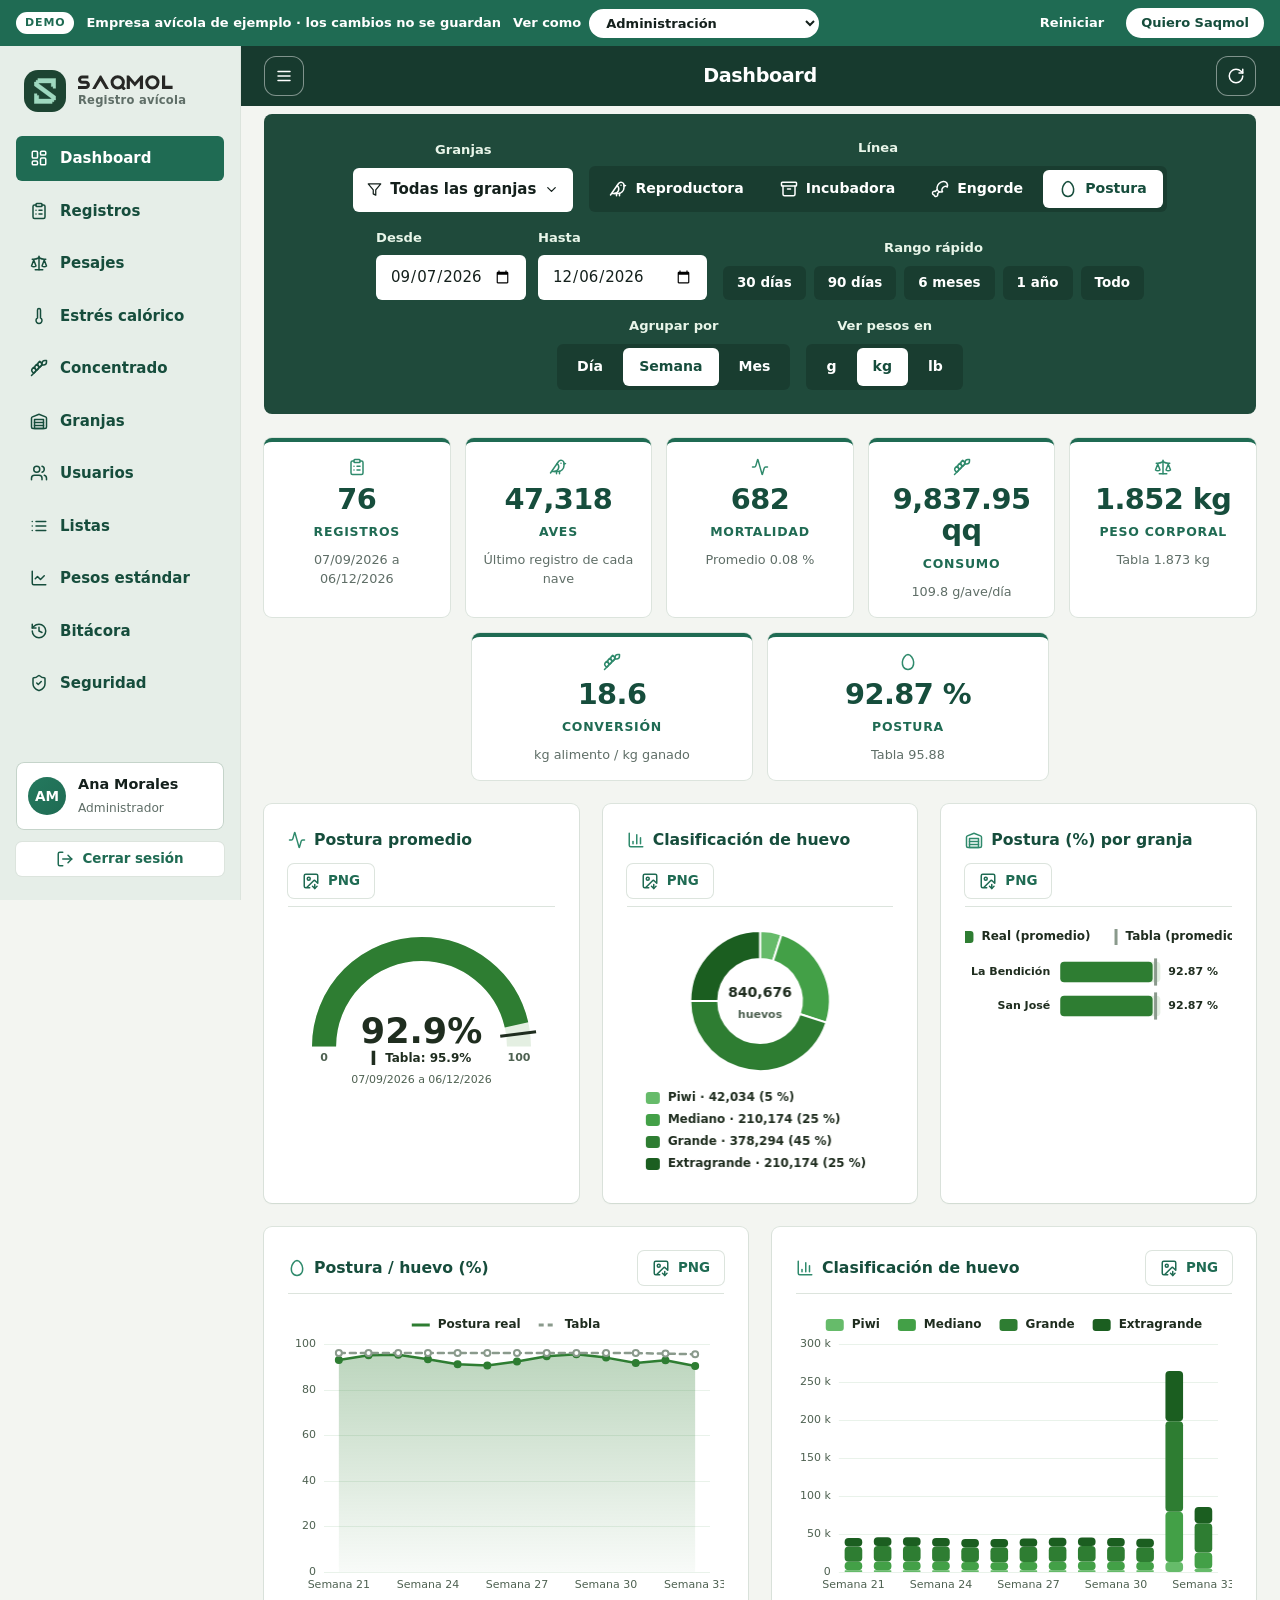
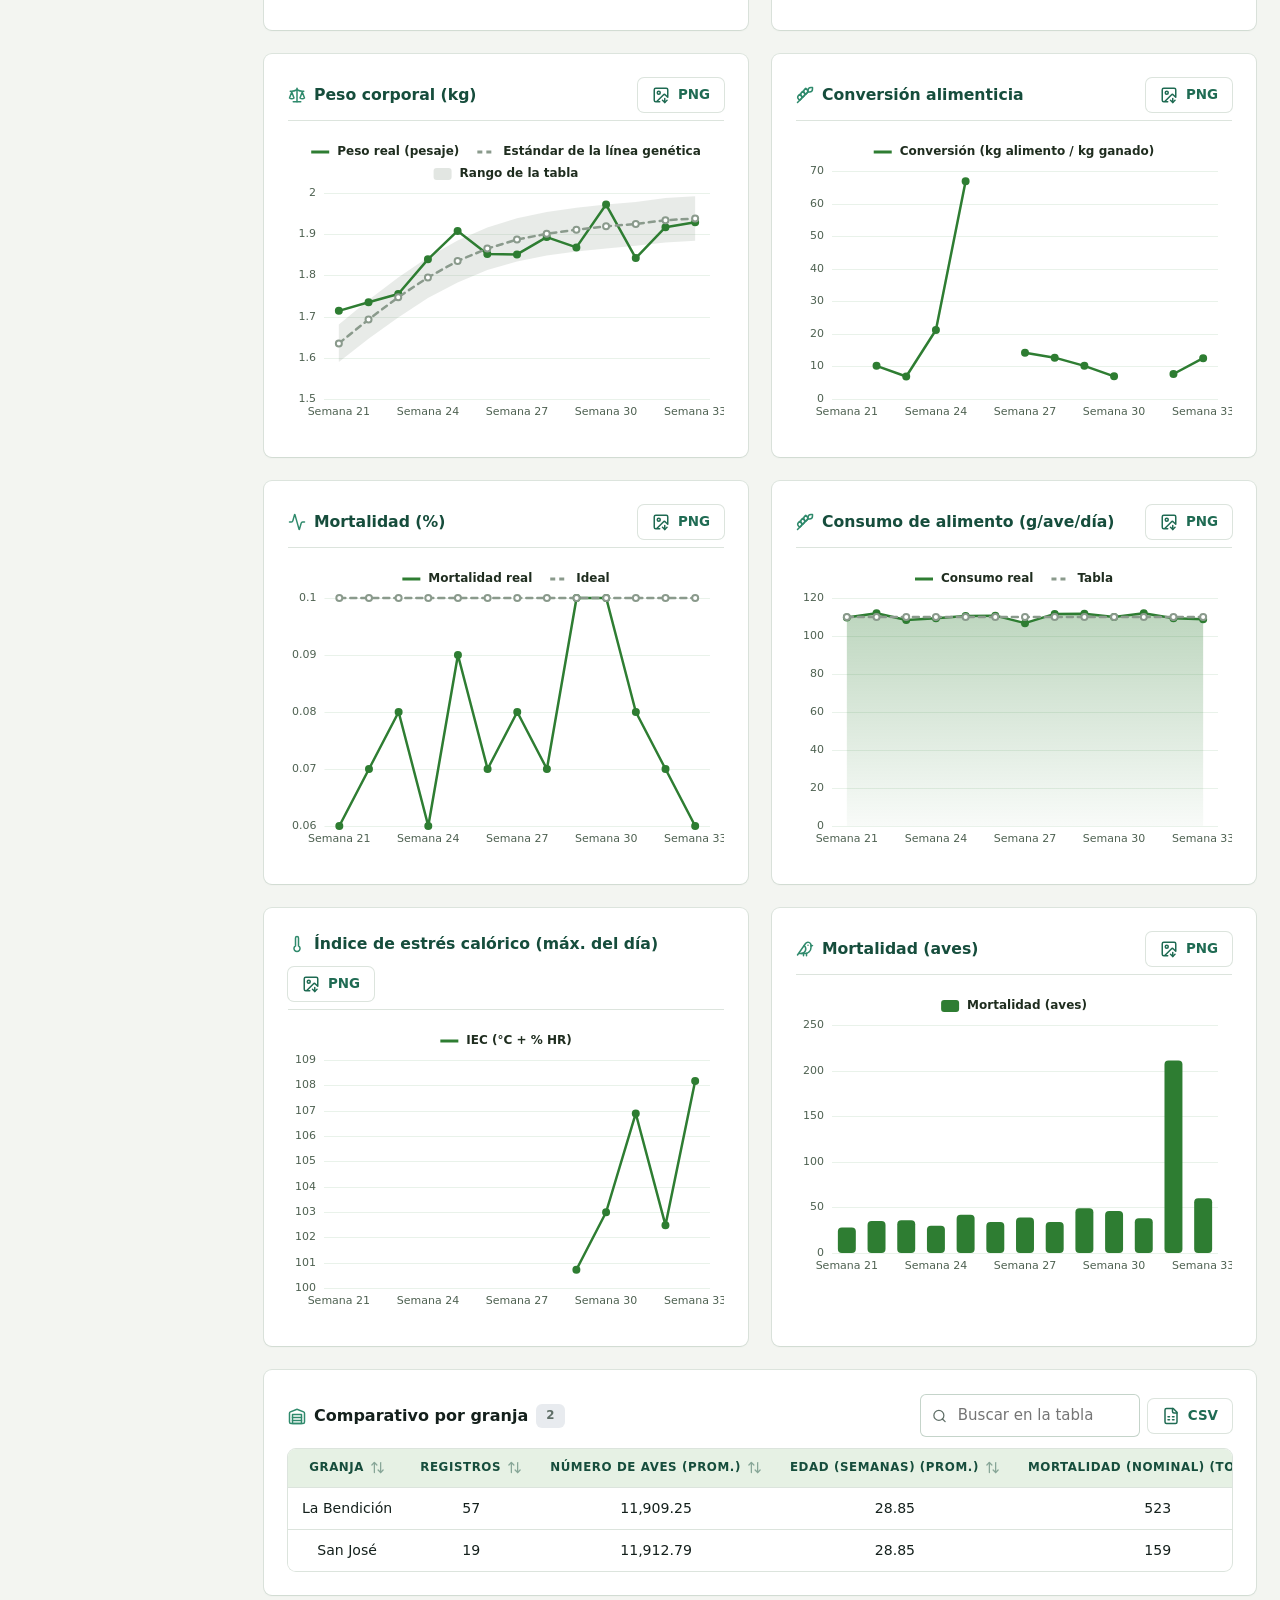
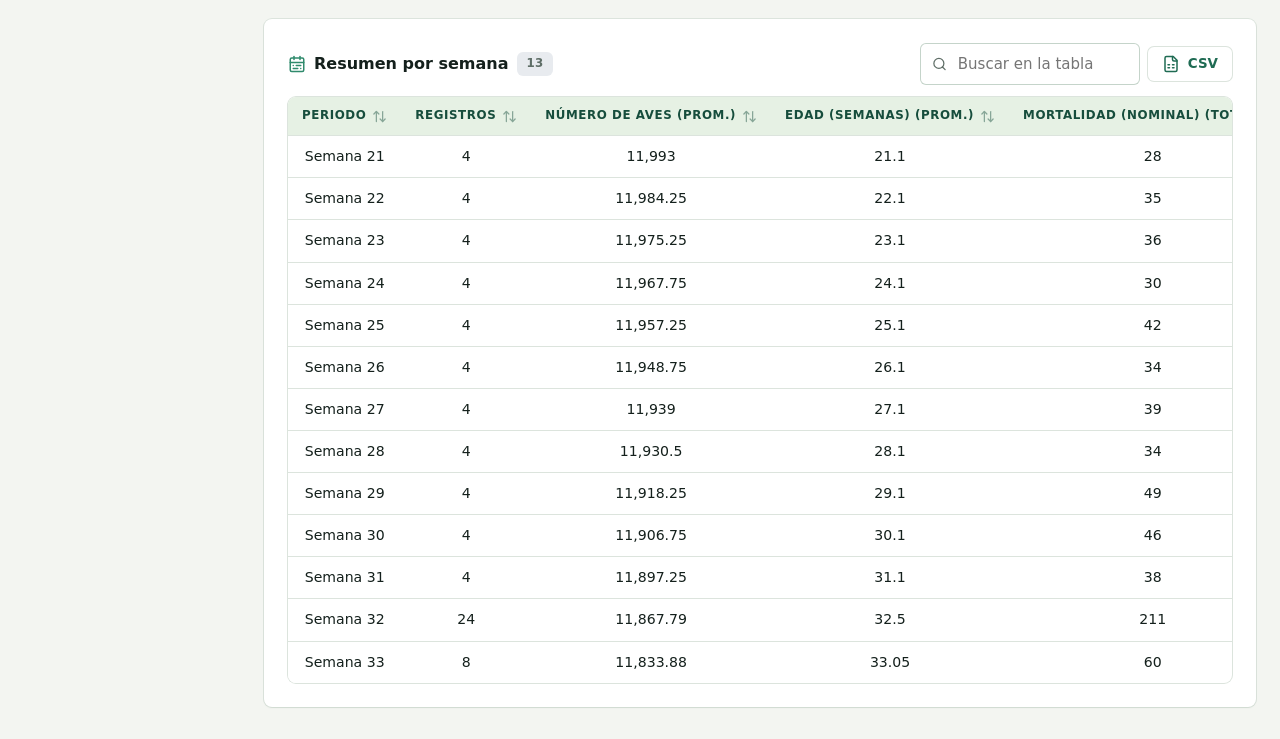
==== commit 380d197f: "Add files via upload" ====
--- a/demo/index.html
+++ b/demo/index.html
@@ -16,11 +16,11 @@
     <link rel="preconnect" href="https://fonts.googleapis.com">
     <link rel="preconnect" href="https://fonts.gstatic.com" crossorigin>
     <link href="https://fonts.googleapis.com/css2?family=Inter:wght@400;500;600;700;800;900&display=swap" rel="stylesheet">
-    <link rel="stylesheet" href="css/styles.css?v=202610222240">
-    <link rel="stylesheet" href="css/demo.css?v=202610222240">
-    <script src="js/demo.js?v=202610222240" defer></script>
+    <link rel="stylesheet" href="css/styles.css?v=202610230312">
+    <link rel="stylesheet" href="css/demo.css?v=202610230312">
+    <script src="js/demo.js?v=202610230312" defer></script>
     
-    <script type="module" src="js/app.js?v=202610222240"></script>
+    <script type="module" src="js/app.js?v=202610230312"></script>
 </head>
 
 <body>
--- a/demo/css/styles.css
+++ b/demo/css/styles.css
@@ -13,7 +13,7 @@
     --surface: #FFFFFF;
     --surface-2: #F7FBF6;
     --text: #1F2D1F;
-    --muted: #5F7362;
+    --muted: #4E6151;          
     --line: #D3E4D0;
 
     --ok: #1B5E20;
@@ -29,8 +29,8 @@
     --raised-sm: 0 0 0 1px var(--line);
     --inset: inset 0 0 0 1px var(--line);
     --inset-sm: inset 0 0 0 1px #C3D8BF;
-    --grad-primary: linear-gradient(135deg, #388E3C 0%, #2E7D32 100%);
-    --grad-secondary: linear-gradient(135deg, #66BB6A 0%, #43A047 100%);
+    --grad-primary: linear-gradient(135deg, #2E7D32 0%, #1B5E20 100%);   
+    --grad-secondary: linear-gradient(135deg, #43A047 0%, #388E3C 100%);   
     --grad-tertiary: linear-gradient(135deg, #C8E6C9 0%, #A5D6A7 100%);
 
     --r-lg: 8px;
@@ -169,7 +169,7 @@
 .btn:disabled { opacity: .5; cursor: not-allowed; transform: none; }
 .btn-primary { background: var(--grad-primary); color: #fff; }
 .btn-primary:hover { color: #fff; }
-.btn-accent { background: var(--grad-secondary); color: #fff; }
+.btn-accent { background: var(--grad-primary); color: #fff; }
 .btn-accent:hover { color: #fff; }
 .btn-danger { color: var(--danger); }
 .btn-danger.btn-solid { background: linear-gradient(135deg, #D0435B 0%, #A51D33 100%); color: #fff; }
@@ -177,7 +177,7 @@
 .btn-ghost:hover { box-shadow: var(--raised-sm); }
 .btn-sm { min-height: 34px; padding: 0 14px; font-size: 0.84rem; }
 .btn-block { width: 100%; }
-.btn-link { background: none; box-shadow: none; min-height: auto; padding: 4px; color: var(--secondary); }
+.btn-link { background: none; box-shadow: none; min-height: auto; padding: 4px; color: var(--primary-2); }
 .btn.is-loading { pointer-events: none; opacity: .75; }
 .btn.is-loading::after {
     content: ''; width: 14px; height: 14px; border-radius: 50%;
@@ -219,7 +219,7 @@
 .user-chip-text span { font-size: 0.76rem; color: var(--muted); }
 .avatar {
     width: 38px; height: 38px; border-radius: 50%; display: grid; place-items: center;
-    background: var(--grad-secondary); color: #fff; font-weight: 800; font-size: 0.85rem;
+    background: var(--grad-primary); color: #fff; font-weight: 800; font-size: 0.85rem;
 }
 .sidebar-backdrop {
     position: fixed; inset: 0; z-index: 35; background: rgba(15, 39, 71, 0.35);
@@ -255,7 +255,8 @@
 .card-head h2, .card-head h3 { display: flex; align-items: center; gap: var(--s2); }
 .card-head h2 .icon, .card-head h3 .icon { color: var(--secondary); }
 .card-title-center { justify-content: center; text-align: center; }
-.card.is-disabled { opacity: .55; filter: grayscale(.85); box-shadow: var(--inset); }
+
+.card.is-disabled { filter: grayscale(.85); box-shadow: none; outline: 1px dashed var(--muted); outline-offset: -1px; }
 .section-head { display: flex; flex-direction: column; align-items: center; gap: var(--s2); text-align: center; }
 .section-head p { max-width: 640px; }
 .grid-2 { display: grid; grid-template-columns: repeat(auto-fit, minmax(min(460px, 100%), 1fr)); gap: var(--s5); }
@@ -431,7 +432,7 @@
 .nave-head strong { display: inline-flex; align-items: center; gap: 6px; }
 .lote { display: flex; align-items: center; justify-content: center; gap: var(--s2); font-size: 0.88rem; }
 .lote .icon { color: var(--secondary); }
-.is-inactive { opacity: .6; }
+.is-inactive { filter: grayscale(1); outline: 1px dashed var(--muted); outline-offset: -1px; }
 .historial { font-size: 0.82rem; }
 .historial summary { cursor: pointer; color: var(--muted); font-weight: 600; }
 .historial ul { list-style: none; padding: 0; margin: var(--s2) 0 0; display: flex; flex-direction: column; gap: var(--s1); }
@@ -455,7 +456,7 @@
 .iec-verde { --iec: #3FBF7F; }
 .iec-amarillo { --iec: #F2C94C; }
 .iec-naranja { --iec: #F2994A; }
-.iec-rojo { --iec: #E5484D; }
+.iec-rojo { --iec: #C62828; }   
 .badge-iec { background: var(--iec); }
 .iec-rojo.badge-iec { color: #fff; }
 .iec-scale { display: flex; flex-wrap: wrap; justify-content: center; gap: var(--s3); }
@@ -515,12 +516,15 @@
 .filters-card .field input, .filters-card .field select, .filters-card .dropdown > summary {
     background: #fff; color: var(--text); box-shadow: none; border: 0;
 }
-.filters-card .segmented { background: rgba(255, 255, 255, 0.14); box-shadow: none; }
-.filters-card .seg { color: #E8F5E9; }
-.filters-card .seg:hover:not(:disabled) { color: #fff; }
+
+.filters-card .segmented { background: rgba(0, 0, 0, 0.18); box-shadow: none; }
+.filters-card .seg { color: #fff; }
+.filters-card .seg:hover:not(:disabled) { color: #fff; background: rgba(0, 0, 0, 0.12); }
 .filters-card .seg.is-active { background: #fff; color: var(--primary-2); box-shadow: none; }
-.filters-card .presets .btn { background: rgba(255, 255, 255, 0.14); color: #fff; box-shadow: none; }
-.filters-card .presets .btn:hover { background: rgba(255, 255, 255, 0.24); }
+.filters-card .presets .btn { background: rgba(0, 0, 0, 0.18); color: #fff; box-shadow: none; }
+.filters-card .presets .btn:hover { background: rgba(0, 0, 0, 0.28); }
+
+.filters-card .dropdown-panel .check { color: var(--text); }
 .filters-card .badge { background: #fff; color: var(--primary-2); }
 .filters-card .check input { accent-color: #A5D6A7; }
 
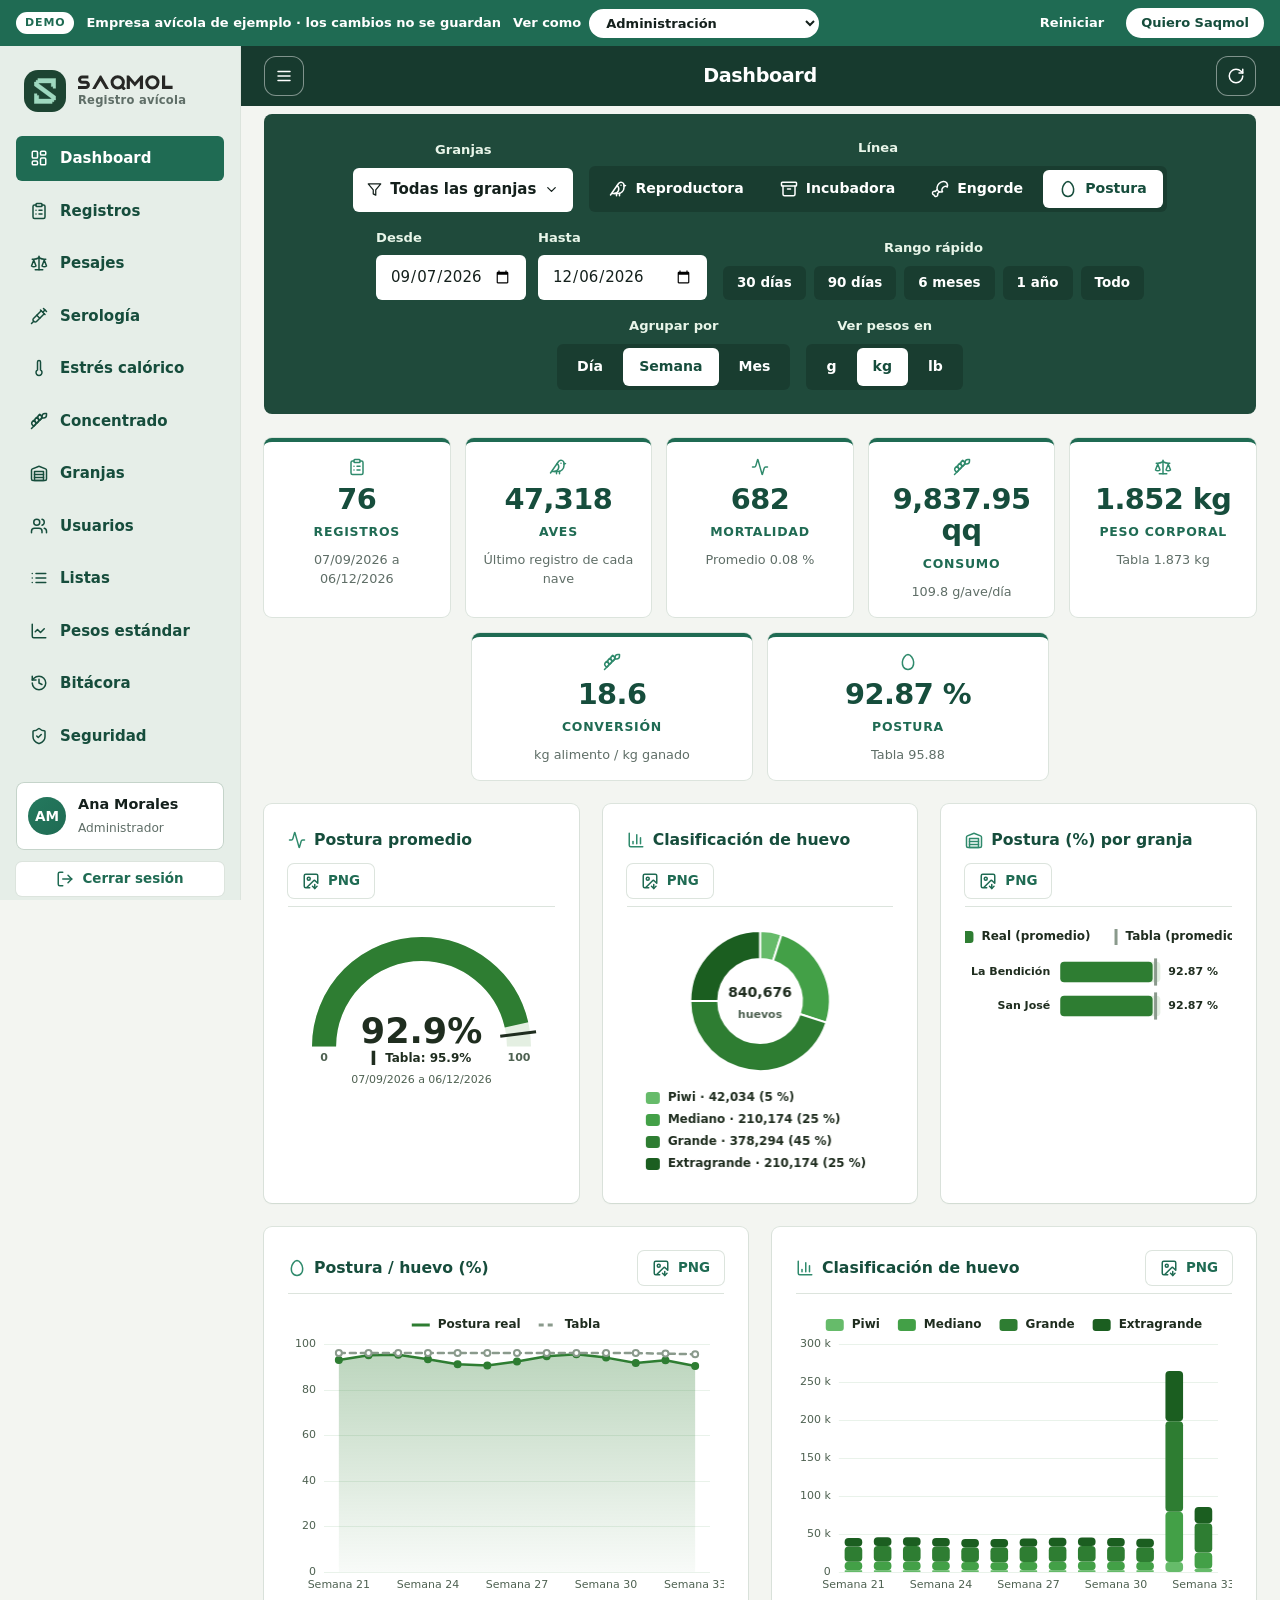
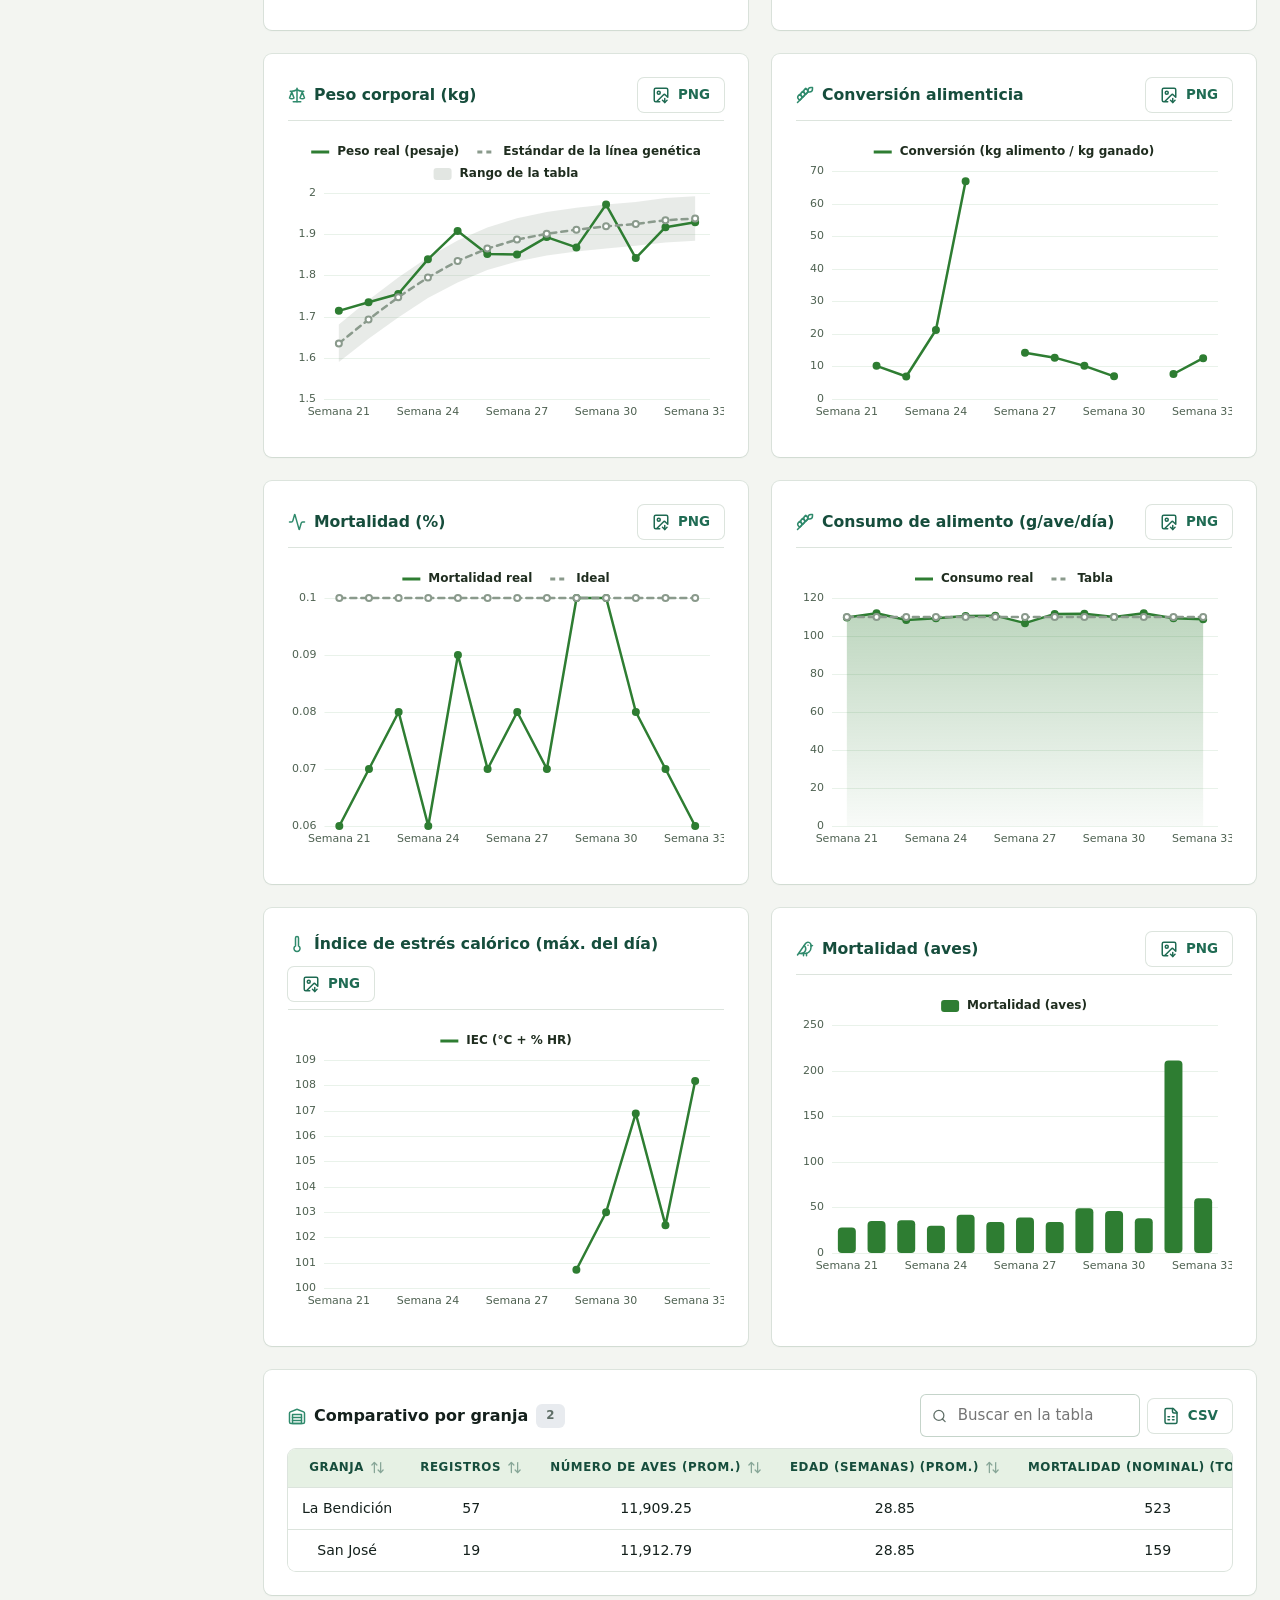
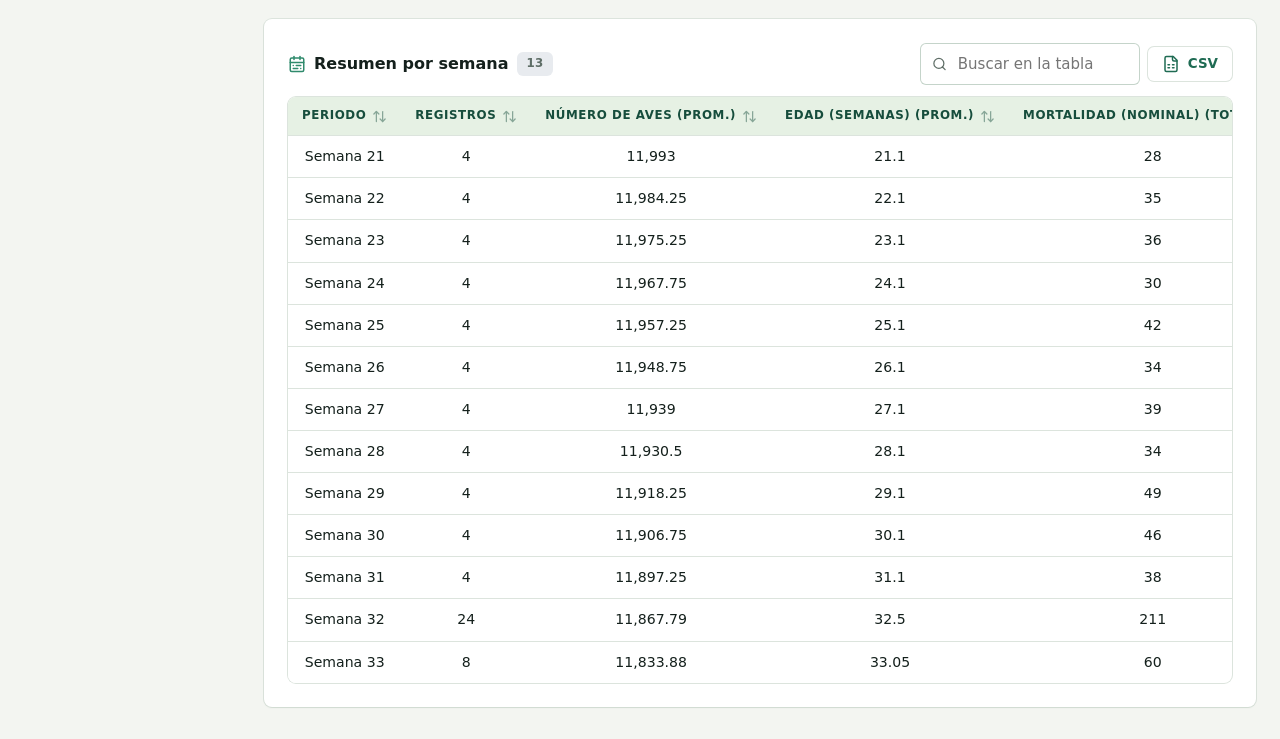
==== commit 3c777647: "Add files via upload" ====
--- a/demo/index.html
+++ b/demo/index.html
@@ -16,11 +16,11 @@
     <link rel="preconnect" href="https://fonts.googleapis.com">
     <link rel="preconnect" href="https://fonts.gstatic.com" crossorigin>
     <link href="https://fonts.googleapis.com/css2?family=Inter:wght@400;500;600;700;800;900&display=swap" rel="stylesheet">
-    <link rel="stylesheet" href="css/styles.css?v=202610230312">
-    <link rel="stylesheet" href="css/demo.css?v=202610230312">
-    <script src="js/demo.js?v=202610230312" defer></script>
+    <link rel="stylesheet" href="css/styles.css?v=202610290255">
+    <link rel="stylesheet" href="css/demo.css?v=202610290255">
+    <script src="js/demo.js?v=202610290255" defer></script>
     
-    <script type="module" src="js/app.js?v=202610230312"></script>
+    <script type="module" src="js/app.js?v=202610290255"></script>
 </head>
 
 <body>
--- a/demo/css/styles.css
+++ b/demo/css/styles.css
@@ -148,7 +148,11 @@
 fieldset.field { border: 0; padding: 0; margin: 0; min-width: 0; }
 .check { display: inline-flex; align-items: center; gap: var(--s2); font-weight: 600; font-size: 0.9rem; cursor: pointer; }
 .check input { width: 18px; height: 18px; accent-color: var(--primary); }
-.form-grid { display: grid; grid-template-columns: repeat(auto-fill, minmax(min(220px, 100%), 1fr)); gap: var(--s4); align-items: end; }
+
+.form-grid { display: grid; grid-template-columns: repeat(auto-fill, minmax(min(220px, 100%), 1fr)); gap: var(--s4); align-items: start; }
+.form-grid > .field:not(.span-all) > span:first-child {
+    min-height: 2.5em; display: flex; flex-wrap: wrap; align-items: flex-end; align-content: flex-end; column-gap: 0.3em;
+}
 .form-section { display: flex; flex-direction: column; gap: var(--s3); }
 .form-section > h3 { display: flex; align-items: center; gap: var(--s2); color: var(--primary); font-size: 0.95rem; }
 .span-all { grid-column: 1 / -1; }
@@ -603,7 +607,7 @@
     .search { width: 100%; }
     .modal, .modal-wide { width: 100vw; max-width: 100vw; height: 100dvh; max-height: 100dvh; margin: 0; }
     .modal .form-grid { grid-template-columns: repeat(2, minmax(0, 1fr)); gap: var(--s3); }
-    .modal .form-grid { align-items: end; }
+    .modal .form-grid { align-items: start; }
     .modal-card { max-height: 100dvh; min-height: 100dvh; border-radius: 0; }
     .modal-body { padding: var(--s2) var(--s4) var(--s4); }
     .modal-head { padding: var(--s3) var(--s4); }
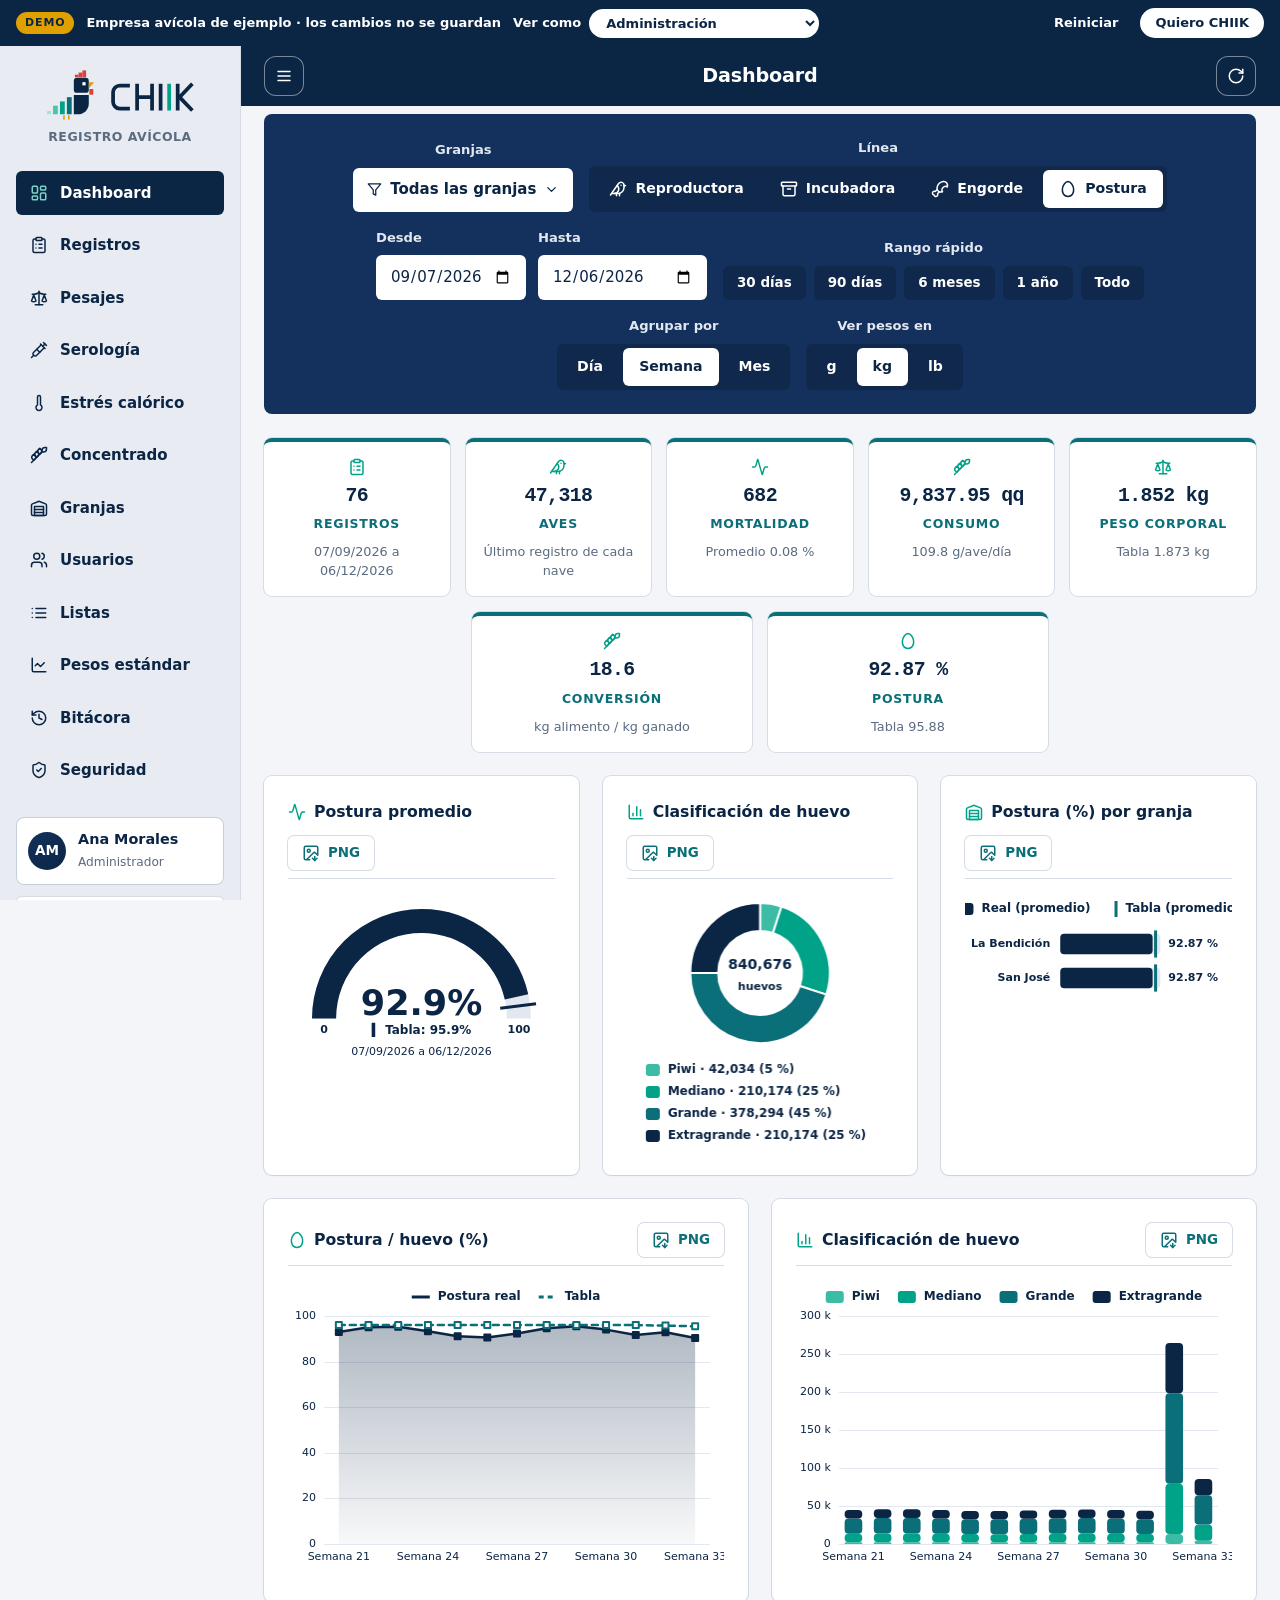
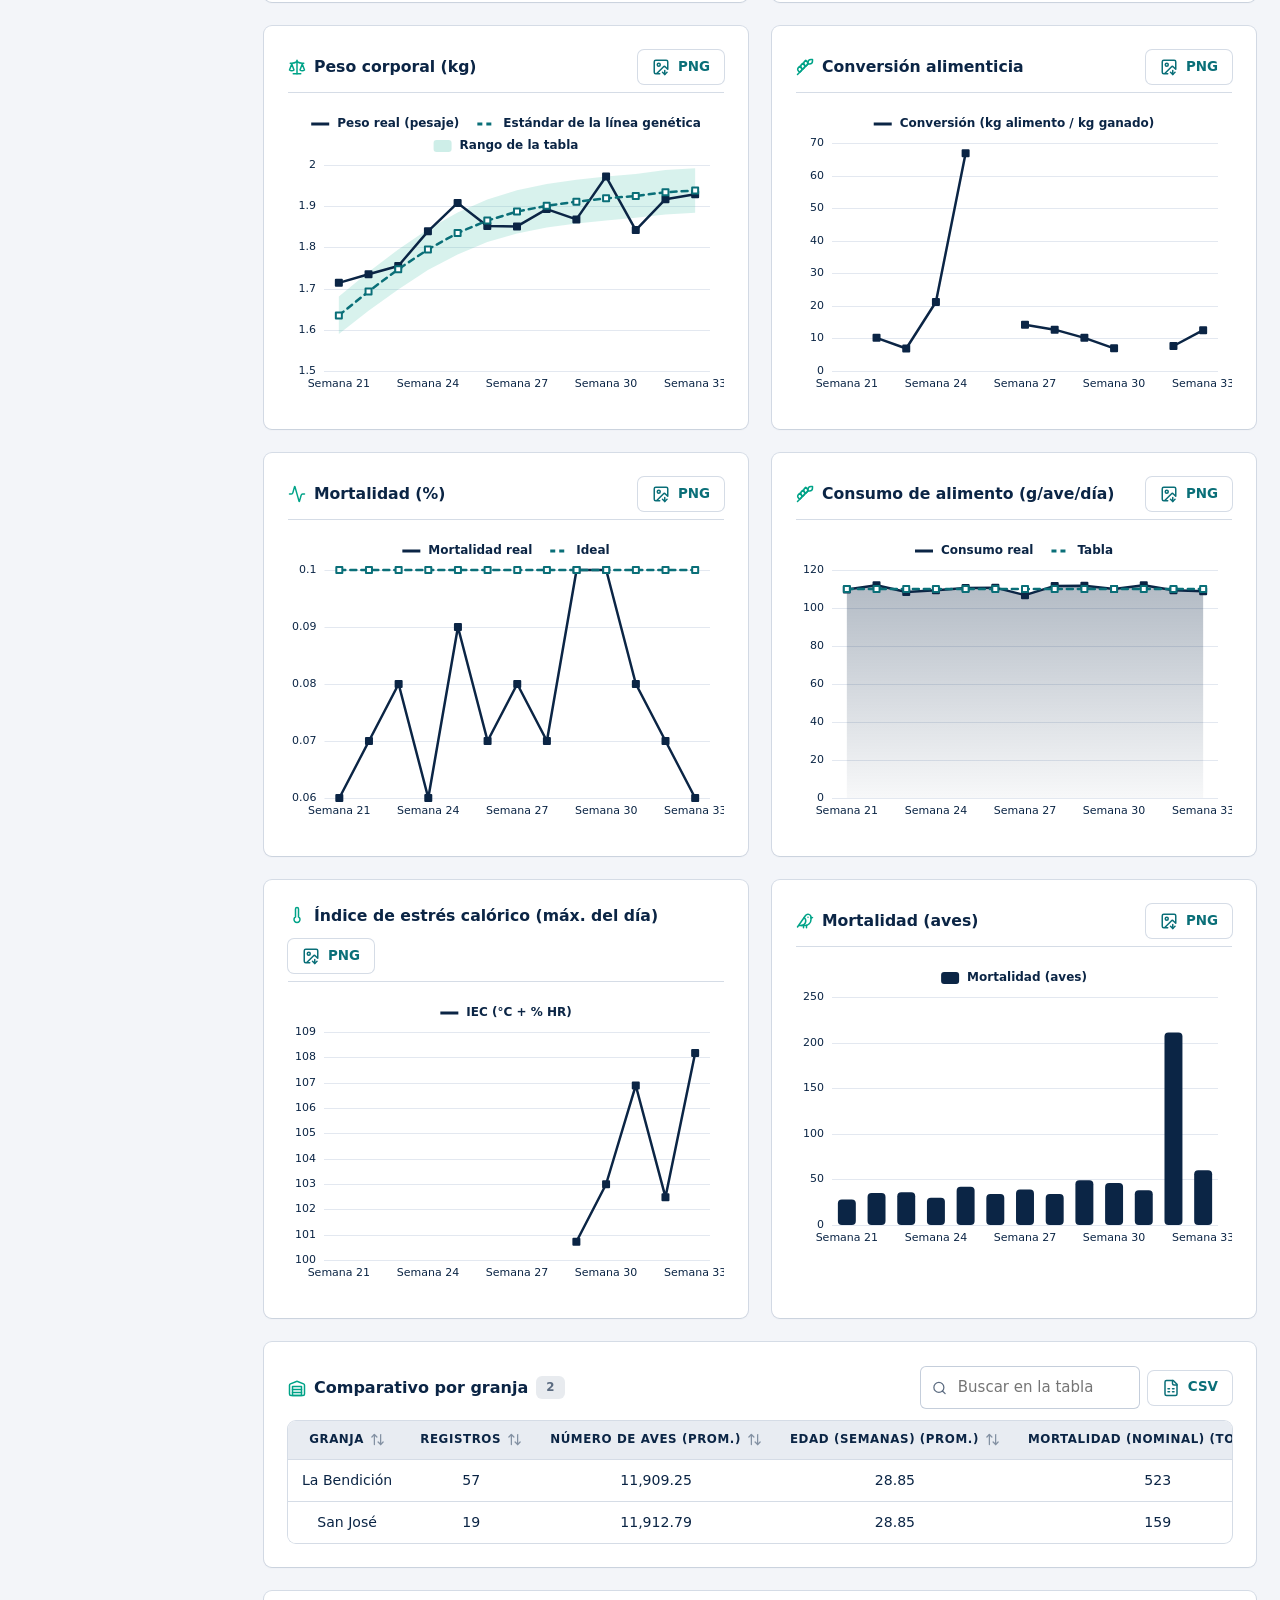
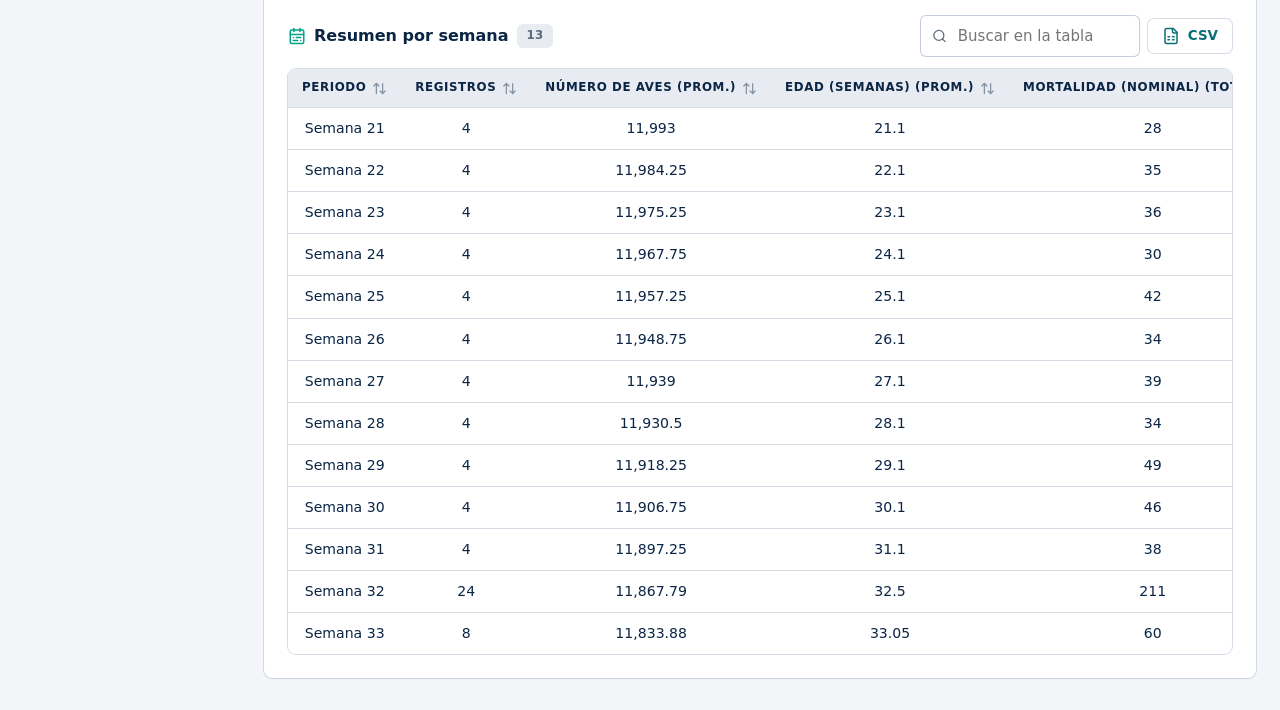
==== commit 2eb7fd24: "Add files via upload" ====
--- a/demo/index.html
+++ b/demo/index.html
@@ -4,23 +4,24 @@
 <head>
     <meta charset="UTF-8">
     <meta name="viewport" content="width=device-width, initial-scale=1.0, viewport-fit=cover">
-    <meta name="description" content="Demo interactiva de Saqmol con una empresa avícola de ejemplo: registros diarios, pesajes, conversión alimenticia y estrés calórico.">
-    <meta name="theme-color" content="#173A2E">
+    <meta name="description" content="Demo interactiva de CHIIK con una empresa avícola de ejemplo: registros diarios, pesajes, conversión alimenticia y estrés calórico.">
+    <meta name="theme-color" content="#0B2545">
+    <link rel="icon" href="../img/marca/chiik-icono.svg" type="image/svg+xml">
     
     <meta http-equiv="Content-Security-Policy" content="default-src 'self'; script-src 'self'; style-src 'self' 'unsafe-inline' https://fonts.googleapis.com; font-src https://fonts.gstatic.com; img-src 'self' data: blob:; connect-src 'self'; worker-src 'self'; frame-src 'none'; object-src 'none'; base-uri 'self'; form-action 'none'">
     <meta name="robots" content="noindex">
     <link rel="icon" href="../img/favicon.svg" type="image/svg+xml">
     <script src="../js/frame-guard.js"></script>
     <meta name="referrer" content="no-referrer">
-    <title>Saqmol · Demo interactiva</title>
+    <title>CHIIK · Demo interactiva</title>
     <link rel="preconnect" href="https://fonts.googleapis.com">
     <link rel="preconnect" href="https://fonts.gstatic.com" crossorigin>
-    <link href="https://fonts.googleapis.com/css2?family=Inter:wght@400;500;600;700;800;900&display=swap" rel="stylesheet">
-    <link rel="stylesheet" href="css/styles.css?v=202610290255">
-    <link rel="stylesheet" href="css/demo.css?v=202610290255">
-    <script src="js/demo.js?v=202610290255" defer></script>
+    <link href="https://fonts.googleapis.com/css2?family=IBM+Plex+Mono:wght@500;600&family=Inter:wght@400;500;600;700&family=Sora:wght@600;700&display=swap" rel="stylesheet">
+    <link rel="stylesheet" href="css/styles.css?v=202610290340">
+    <link rel="stylesheet" href="css/demo.css?v=202610290340">
+    <script src="js/demo.js?v=202610290340" defer></script>
     
-    <script type="module" src="js/app.js?v=202610290255"></script>
+    <script type="module" src="js/app.js?v=202610290340"></script>
 </head>
 
 <body>
@@ -36,7 +37,7 @@
             </select></label>
         <span class="demo-sp"></span>
         <button type="button" class="demo-reset" id="demoReset">Reiniciar</button>
-        <a class="demo-cta" id="demoCta" href="https://wa.me/50258253416" target="_blank" rel="noopener">Quiero Saqmol</a>
+        <a class="demo-cta" id="demoCta" href="https://wa.me/50258253416" target="_blank" rel="noopener">Quiero CHIIK</a>
     </div>
     <noscript>
         <p class="noscript">La plataforma necesita JavaScript habilitado.</p>
@@ -45,8 +46,8 @@
     
     <div id="screen-loading" class="screen screen-center" role="status" aria-live="polite">
         <div class="brand brand-lg">
-            <span class="brand-mark" aria-hidden="true"><svg viewBox="-6 -6 464.6 540"><path fill="currentColor" stroke="currentColor" stroke-width="8" stroke-linejoin="round" d="M75.4 0L452.6 0L452.6 207.4L396 207.4L396 169.7L358.3 169.7L358.3 94.3L94.3 94.3L94.3 113.1L452.6 377.1L452.6 452.6L414.9 452.6L414.9 490.3L377.1 490.3L377.1 528L0 528L0 320.6L56.6 320.6L56.6 358.3L94.3 358.3L94.3 433.7L358.3 433.7L358.3 414.9L0 150.9L0 75.4L37.7 75.4L37.7 37.7L75.4 37.7Z"/></svg></span>
-            <span class="brand-name"><svg viewBox="0 -6 1076 170" role="img" aria-label="Saqmol"><g fill="currentColor"><path d="M160 153L248 0H263L351 153H312L255.5 58L198 153Z"/><path d="M552 153V0H578L644.5 75L711 0H737V153H701V60L644.5 124L588 60V153Z"/><path d="M952 0H988V117H1072V153H952Z"/></g><g fill="none" stroke="currentColor"><path d="M118 17.5H47A29.5 29.5 0 0 0 47 76.5H88A29.5 29.5 0 0 1 88 135.5H0" stroke-width="35"/><circle cx="450" cy="77.5" r="64.25" stroke-width="33.5"/><path d="M482 110L530 158" stroke-width="35"/><circle cx="843" cy="77.5" r="64.25" stroke-width="33.5"/></g></svg><small>Registro avícola</small></span>
+            <img class="brand-logo" src="../img/marca/chiik-logo-claro.svg" alt="CHIIK" width="398" height="132">
+            <span class="brand-tag">Registro avícola</span>
         </div>
         <div class="spinner" aria-hidden="true"></div>
         <p id="loading-text" class="muted">Cargando…</p>
@@ -56,8 +57,8 @@
     <main id="screen-login" class="screen auth-screen" hidden>
         <section class="auth-card" aria-labelledby="login-title">
             <div class="brand brand-lg">
-                <span class="brand-mark" aria-hidden="true"><svg viewBox="-6 -6 464.6 540"><path fill="currentColor" stroke="currentColor" stroke-width="8" stroke-linejoin="round" d="M75.4 0L452.6 0L452.6 207.4L396 207.4L396 169.7L358.3 169.7L358.3 94.3L94.3 94.3L94.3 113.1L452.6 377.1L452.6 452.6L414.9 452.6L414.9 490.3L377.1 490.3L377.1 528L0 528L0 320.6L56.6 320.6L56.6 358.3L94.3 358.3L94.3 433.7L358.3 433.7L358.3 414.9L0 150.9L0 75.4L37.7 75.4L37.7 37.7L75.4 37.7Z"/></svg></span>
-                <span class="brand-name"><svg viewBox="0 -6 1076 170" role="img" aria-label="Saqmol"><g fill="currentColor"><path d="M160 153L248 0H263L351 153H312L255.5 58L198 153Z"/><path d="M552 153V0H578L644.5 75L711 0H737V153H701V60L644.5 124L588 60V153Z"/><path d="M952 0H988V117H1072V153H952Z"/></g><g fill="none" stroke="currentColor"><path d="M118 17.5H47A29.5 29.5 0 0 0 47 76.5H88A29.5 29.5 0 0 1 88 135.5H0" stroke-width="35"/><circle cx="450" cy="77.5" r="64.25" stroke-width="33.5"/><path d="M482 110L530 158" stroke-width="35"/><circle cx="843" cy="77.5" r="64.25" stroke-width="33.5"/></g></svg><small>Registro avícola</small></span>
+                <img class="brand-logo" src="../img/marca/chiik-logo-claro.svg" alt="CHIIK" width="398" height="132">
+                <span class="brand-tag">Registro avícola</span>
             </div>
             <h1 id="login-title">Inicia sesión</h1>
             <p class="muted">Usa el correo y la contraseña que te entregó la administración.</p>
@@ -87,7 +88,7 @@
     <main id="screen-denied" class="screen auth-screen" hidden>
         <section class="auth-card">
             <div class="brand brand-lg">
-                <span class="brand-mark" aria-hidden="true"><svg viewBox="-6 -6 464.6 540"><path fill="currentColor" stroke="currentColor" stroke-width="8" stroke-linejoin="round" d="M75.4 0L452.6 0L452.6 207.4L396 207.4L396 169.7L358.3 169.7L358.3 94.3L94.3 94.3L94.3 113.1L452.6 377.1L452.6 452.6L414.9 452.6L414.9 490.3L377.1 490.3L377.1 528L0 528L0 320.6L56.6 320.6L56.6 358.3L94.3 358.3L94.3 433.7L358.3 433.7L358.3 414.9L0 150.9L0 75.4L37.7 75.4L37.7 37.7L75.4 37.7Z"/></svg></span>
+                <span class="brand-mark" aria-hidden="true"><svg viewBox="0 0 24 24" fill="none" stroke="currentColor" stroke-width="2" stroke-linecap="round" stroke-linejoin="round"><rect width="18" height="11" x="3" y="11" rx="2" ry="2"/><path d="M7 11V7a5 5 0 0 1 10 0v4"/></svg></span>
             </div>
             <h1 id="denied-title">Sin acceso</h1>
             <p id="denied-text" class="muted"></p>
@@ -100,7 +101,7 @@
     <main id="screen-password" class="screen auth-screen" hidden>
         <section class="auth-card" aria-labelledby="password-title">
             <div class="brand brand-lg">
-                <span class="brand-mark" aria-hidden="true"><svg viewBox="-6 -6 464.6 540"><path fill="currentColor" stroke="currentColor" stroke-width="8" stroke-linejoin="round" d="M75.4 0L452.6 0L452.6 207.4L396 207.4L396 169.7L358.3 169.7L358.3 94.3L94.3 94.3L94.3 113.1L452.6 377.1L452.6 452.6L414.9 452.6L414.9 490.3L377.1 490.3L377.1 528L0 528L0 320.6L56.6 320.6L56.6 358.3L94.3 358.3L94.3 433.7L358.3 433.7L358.3 414.9L0 150.9L0 75.4L37.7 75.4L37.7 37.7L75.4 37.7Z"/></svg></span>
+                <span class="brand-mark" aria-hidden="true"><svg viewBox="0 0 24 24" fill="none" stroke="currentColor" stroke-width="2" stroke-linecap="round" stroke-linejoin="round"><path d="M2.586 17.414A2 2 0 0 0 2 18.828V21a1 1 0 0 0 1 1h3a1 1 0 0 0 1-1v-1a1 1 0 0 1 1-1h1a1 1 0 0 0 1-1v-1a1 1 0 0 1 1-1h.172a2 2 0 0 0 1.414-.586l.814-.814a6.5 6.5 0 1 0-4-4z"/><circle cx="16.5" cy="7.5" r=".5" fill="currentColor"/></svg></span>
             </div>
             <h1 id="password-title">Crea tu contraseña</h1>
             <p class="muted">Por seguridad, reemplaza la contraseña temporal de <strong id="password-email"></strong> antes de continuar.</p>
@@ -132,8 +133,8 @@
     <div id="screen-app" class="app-shell" hidden>
         <aside id="sidebar" class="sidebar" aria-label="Menú principal">
             <div class="brand">
-                <span class="brand-mark" aria-hidden="true"><svg viewBox="-6 -6 464.6 540"><path fill="currentColor" stroke="currentColor" stroke-width="8" stroke-linejoin="round" d="M75.4 0L452.6 0L452.6 207.4L396 207.4L396 169.7L358.3 169.7L358.3 94.3L94.3 94.3L94.3 113.1L452.6 377.1L452.6 452.6L414.9 452.6L414.9 490.3L377.1 490.3L377.1 528L0 528L0 320.6L56.6 320.6L56.6 358.3L94.3 358.3L94.3 433.7L358.3 433.7L358.3 414.9L0 150.9L0 75.4L37.7 75.4L37.7 37.7L75.4 37.7Z"/></svg></span>
-                <span class="brand-name"><svg viewBox="0 -6 1076 170" role="img" aria-label="Saqmol"><g fill="currentColor"><path d="M160 153L248 0H263L351 153H312L255.5 58L198 153Z"/><path d="M552 153V0H578L644.5 75L711 0H737V153H701V60L644.5 124L588 60V153Z"/><path d="M952 0H988V117H1072V153H952Z"/></g><g fill="none" stroke="currentColor"><path d="M118 17.5H47A29.5 29.5 0 0 0 47 76.5H88A29.5 29.5 0 0 1 88 135.5H0" stroke-width="35"/><circle cx="450" cy="77.5" r="64.25" stroke-width="33.5"/><path d="M482 110L530 158" stroke-width="35"/><circle cx="843" cy="77.5" r="64.25" stroke-width="33.5"/></g></svg><small>Registro avícola</small></span>
+                <img class="brand-logo" src="../img/marca/chiik-logo-claro.svg" alt="CHIIK" width="398" height="132">
+                <span class="brand-tag">Registro avícola</span>
             </div>
             <nav id="nav" class="nav"></nav>
             <div class="sidebar-foot">
--- a/demo/css/styles.css
+++ b/demo/css/styles.css
@@ -1,37 +1,42 @@
 
 
 :root {
-    --primary: #2E7D32;
-    --primary-2: #1B5E20;
-    --secondary: #43A047;
-    --tertiary: #A5D6A7;
-    --tertiary-ink: #1B5E20;
-    --band: #2E5E2E;           
-    --band-2: #3B7340;
-    --nav-bg: #E6F1E4;         
-    --bg: #F1F6F0;
+    
+    --primary: #0A6F78;        
+    --primary-2: #0B2545;      
+    --secondary: #00A388;      
+    --tertiary: #7DD3C3;
+    --tertiary-ink: #0A6F78;
+    --band: #0B2545;           
+    --band-2: #13315C;         
+    --nav-bg: #E8ECF2;         
+    --bg: #F3F5F9;             
     --surface: #FFFFFF;
-    --surface-2: #F7FBF6;
-    --text: #1F2D1F;
-    --muted: #4E6151;          
-    --line: #D3E4D0;
-
-    --ok: #1B5E20;
-    --ok-bg: rgba(102, 187, 106, 0.22);
-    --warn: #8A5300;
-    --warn-bg: rgba(242, 174, 60, 0.24);
-    --danger: #B42339;
-    --danger-bg: rgba(229, 72, 98, 0.12);
-    --info-bg: rgba(67, 160, 71, 0.12);
+    --surface-2: #F8FAFC;
+    --text: #0B2545;
+    --muted: #5B6B80;          
+    --line: #D5DCE6;
+
+    --ok: #0A6F78;
+    --ok-bg: rgba(0, 163, 136, 0.14);
+    --warn: #8A6500;           
+    --warn-bg: rgba(224, 161, 0, 0.18);
+    --danger: #B23A35;         
+    --danger-bg: rgba(215, 68, 62, 0.12);
+    --info-bg: rgba(0, 163, 136, 0.10);
 
     
-    --raised: 0 1px 2px rgba(20, 50, 20, 0.06), 0 0 0 1px var(--line);
+    --raised: 0 1px 2px rgba(11, 37, 69, 0.06), 0 0 0 1px var(--line);
     --raised-sm: 0 0 0 1px var(--line);
     --inset: inset 0 0 0 1px var(--line);
-    --inset-sm: inset 0 0 0 1px #C3D8BF;
-    --grad-primary: linear-gradient(135deg, #2E7D32 0%, #1B5E20 100%);   
-    --grad-secondary: linear-gradient(135deg, #43A047 0%, #388E3C 100%);   
-    --grad-tertiary: linear-gradient(135deg, #C8E6C9 0%, #A5D6A7 100%);
+    --inset-sm: inset 0 0 0 1px #C5CEDB;
+    --grad-primary: linear-gradient(135deg, #13315C 0%, #0B2545 100%);   
+    --grad-secondary: linear-gradient(135deg, #00A388 0%, #0A6F78 100%);   
+    --grad-tertiary: linear-gradient(135deg, #BDEAE1 0%, #7DD3C3 100%);
+
+    --font-title: Sora, Inter, system-ui, -apple-system, "Segoe UI", Roboto, Arial, sans-serif;
+    --font-text: Inter, system-ui, -apple-system, "Segoe UI", Roboto, "Noto Sans", Arial, sans-serif;
+    --font-data: "IBM Plex Mono", ui-monospace, "Roboto Mono", "SF Mono", Menlo, Consolas, monospace;
 
     --r-lg: 8px;
     --r-md: 8px;
@@ -59,13 +64,13 @@
     min-height: 100dvh;
     background: var(--bg);
     color: var(--text);
-    font: 400 15px/1.5 Inter, system-ui, -apple-system, "Segoe UI", sans-serif;
+    font: 400 15px/1.5 var(--font-text);
     -webkit-font-smoothing: antialiased;
 }
 h1, h2, h3, h4, p, ul, ol, dl, dd, figure { margin: 0; }
-h1 { font-size: 1.6rem; font-weight: 900; letter-spacing: -0.02em; }
-h2 { font-size: 1.15rem; font-weight: 800; letter-spacing: -0.01em; }
-h3 { font-size: 1rem; font-weight: 800; }
+h1 { font: 700 1.6rem/1.2 var(--font-title); letter-spacing: -0.01em; }
+h2 { font: 600 1.15rem/1.3 var(--font-title); }
+h3 { font-size: 1rem; font-weight: 600; }
 [hidden] { display: none !important; }
 a { color: var(--primary); }
 button, input, select, textarea { font: inherit; color: inherit; }
@@ -93,6 +98,11 @@
 .brand-lg .brand-mark { width: 56px; height: 56px; border-radius: 18px; }
 .brand-lg .brand-mark svg { width: 30px; height: 30px; }
 .brand-lg .brand-name { font-size: 1.5rem; }
+
+.brand:has(.brand-logo) { flex-direction: column; gap: var(--s2); }
+.brand-logo { display: block; width: 150px; height: auto; }
+.brand-lg .brand-logo { width: 210px; }
+.brand-tag { font-size: 0.78rem; font-weight: 600; color: var(--muted); letter-spacing: 0.04em; text-transform: uppercase; }
 
 
 .screen { min-height: 100vh; min-height: 100dvh; }
@@ -509,14 +519,14 @@
 
 .sidebar { background: var(--nav-bg); box-shadow: 1px 0 0 var(--line); }
 .nav a { color: var(--primary-2); border-radius: var(--r-sm); }
-.nav a:hover { background: #D5E8D1; box-shadow: none; color: var(--primary-2); }
-.nav a.is-active { background: var(--primary); color: #fff; box-shadow: none; }
-.nav a.is-active .icon { color: #fff; }
+.nav a:hover { background: #DCE3EC; box-shadow: none; color: var(--primary-2); }
+.nav a.is-active { background: var(--primary-2); color: #fff; box-shadow: none; }
+.nav a.is-active .icon { color: #7DD3C3; }
 .user-chip { background: #fff; }
 
 
 .filters-card { background: var(--band-2); border: 0; box-shadow: none; color: #fff; }
-.filters-card .field > span:first-child, .filters-card .field-label, .filters-card .check { color: #E8F5E9; }
+.filters-card .field > span:first-child, .filters-card .field-label, .filters-card .check { color: #E3E8F0; }
 .filters-card .field input, .filters-card .field select, .filters-card .dropdown > summary {
     background: #fff; color: var(--text); box-shadow: none; border: 0;
 }
@@ -530,12 +540,14 @@
 
 .filters-card .dropdown-panel .check { color: var(--text); }
 .filters-card .badge { background: #fff; color: var(--primary-2); }
-.filters-card .check input { accent-color: #A5D6A7; }
+.filters-card .check input { accent-color: #7DD3C3; }
 
 
 .kpi { border-top: 4px solid var(--primary); }
 .kpi-icon { width: auto; height: auto; background: none !important; color: var(--secondary) !important; }
-.kpi-value { order: 2; color: var(--primary-2); font-size: 1.8rem; }
+.kpi-value { order: 2; color: var(--primary-2); font: 600 clamp(1.1rem, 1.55vw, 1.5rem)/1.2 var(--font-data); letter-spacing: -0.03em; white-space: nowrap; }
+.table td { font-variant-numeric: tabular-nums; }
+.page-title { font-family: var(--font-title); font-weight: 600; }
 .kpi-label { order: 3; color: var(--primary); }
 .kpi-sub { order: 4; }
 .kpi-icon { order: 1; }
@@ -550,18 +562,18 @@
 .brand-mark { box-shadow: none; }
 
 
-.table thead th { background: #E6F1E4; color: var(--primary-2); }
+.table thead th { background: #E8ECF2; color: var(--primary-2); }
 .table .sticky-col, .table td.actions, .table th.actions { background: #FFFFFF; }
-.table thead .sticky-col, .table thead th.actions { background: #E6F1E4; }
-.table tbody tr:hover td { background: #F1F8EF; }
+.table thead .sticky-col, .table thead th.actions { background: #E8ECF2; }
+.table tbody tr:hover td { background: #F1F4F8; }
 .table-wrap { box-shadow: 0 0 0 1px var(--line); }
 
 
 .nave { background: var(--surface-2); }
 .pz-bar { background: var(--secondary); }
 .pz-bar.is-full { background: var(--primary-2); }
-.spinner { box-shadow: inset 0 0 0 4px #DCEBD9; border-top-color: var(--primary); }
-.auth-card { box-shadow: 0 1px 3px rgba(20, 50, 20, 0.08), 0 0 0 1px var(--line); }
+.spinner { box-shadow: inset 0 0 0 4px #E3E8F0; border-top-color: var(--primary); }
+.auth-card { box-shadow: 0 1px 3px rgba(11, 37, 69, 0.08), 0 0 0 1px var(--line); }
 .panorama .chart-box canvas { height: 260px; }
 
 @media (max-width: 959px) {
--- a/demo/css/demo.css
+++ b/demo/css/demo.css
@@ -1,24 +1,4 @@
-/* Saqmol · demo: colores de marca Pixan, logo Saqmol, barra superior y modo captura */
-
-/* Colores Pixan sobre el tema de la app (solo en la demo) */
-:root {
-    --primary: #1F6B53; --primary-2: #164D3C; --secondary: #2F8A6C; --tertiary: #9FD8BF; --tertiary-ink: #164D3C;
-    --band: #173A2E; --band-2: #1F4A3B; --nav-bg: #E6EEE8;
-    --bg: #F3F5F1; --surface: #FFFFFF; --surface-2: #F7F9F6;
-    --text: #14201C; --muted: #5F6E67; --line: #DCE4DD;
-    --ok: #164D3C; --info-bg: rgba(31, 107, 83, 0.10);
-    --inset-sm: inset 0 0 0 1px #C5D4CA;
-    --grad-primary: linear-gradient(135deg, #24795E 0%, #1F6B53 100%);
-    --grad-secondary: linear-gradient(135deg, #3B9C7B 0%, #2F8A6C 100%);
-    --grad-tertiary: linear-gradient(135deg, #CBEBDD 0%, #9FD8BF 100%);
-}
-
-/* Logo Saqmol: la S glifo (isotipo) + el texto SAQMOL como logotipo */
-.brand-mark { background: #1D4432; }
-.brand-mark svg { width: 22px; height: 26px; color: #9FD8BF; }
-.brand-lg .brand-mark svg { width: 28px; height: 33px; }
-.brand-name svg { display: block; height: 15px; width: auto; color: #272725; margin-bottom: 4px; }
-.brand-lg .brand-name svg { height: 21px; margin-bottom: 6px; }
+/* CHIIK · demo: barra superior y modo captura (los colores y el logo son los de la app) */
 
 :root { --demo-h: 46px; }
 body:not(.shot) { padding-top: var(--demo-h); }
@@ -33,22 +13,22 @@
 .demo-bar {
     position: fixed; inset: 0 0 auto 0; height: var(--demo-h); z-index: 90;
     display: flex; align-items: center; gap: 12px; padding: 0 16px;
-    background: #1F6B53; color: #fff;
+    background: #0B2545; color: #fff;
     font: 600 13px/1.2 'Inter', system-ui, sans-serif;
 }
-.demo-tag { background: #fff; color: #1F6B53; font-weight: 800; font-size: 11px; letter-spacing: .08em; padding: 4px 9px; border-radius: 999px; }
+.demo-tag { background: #E0A100; color: #0B2545; font-weight: 800; font-size: 11px; letter-spacing: .08em; padding: 4px 9px; border-radius: 999px; }
 .demo-sp { flex: 1; }
 .demo-como { display: inline-flex; align-items: center; gap: 8px; white-space: nowrap; }
 .demo-como select {
-    font: inherit; font-weight: 700; color: #14201C; background: #fff;
+    font: inherit; font-weight: 700; color: #0B2545; background: #fff;
     border: 1px solid rgba(255, 255, 255, .4); border-radius: 999px; padding: 5px 12px; cursor: pointer; max-width: 230px;
 }
 .demo-como select:focus-visible, .demo-cta:focus-visible, .demo-reset:focus-visible { outline: 2px solid #fff; outline-offset: 2px; }
 .demo-reset { all: unset; cursor: pointer; font-weight: 700; padding: 6px 10px; border-radius: 999px; }
 .demo-reset:hover { background: rgba(255, 255, 255, .12); }
-.demo-cta { color: #164D3C; background: #fff; text-decoration: none; font-weight: 800; padding: 7px 15px; border-radius: 999px; white-space: nowrap; }
-.demo-cta:hover { background: #E2ECE6; }
-.demo-pista { margin-top: 4px; padding: 10px 12px; border-radius: 8px; background: #E2ECE6; color: #164D3C; font-size: .85rem; line-height: 1.45; text-align: left; }
+.demo-cta { color: #0B2545; background: #fff; text-decoration: none; font-weight: 800; padding: 7px 15px; border-radius: 999px; white-space: nowrap; }
+.demo-cta:hover { background: #E3F4F0; }
+.demo-pista { margin-top: 4px; padding: 10px 12px; border-radius: 8px; background: #E3F4F0; color: #0B2545; font-size: .85rem; line-height: 1.45; text-align: left; }
 @media (max-width: 1180px) { .demo-txt { display: none; } }
 @media (max-width: 560px) { .demo-como > span, .demo-reset { display: none; } .demo-bar { gap: 8px; padding: 0 10px; } .demo-como select { max-width: 170px; } }
 
